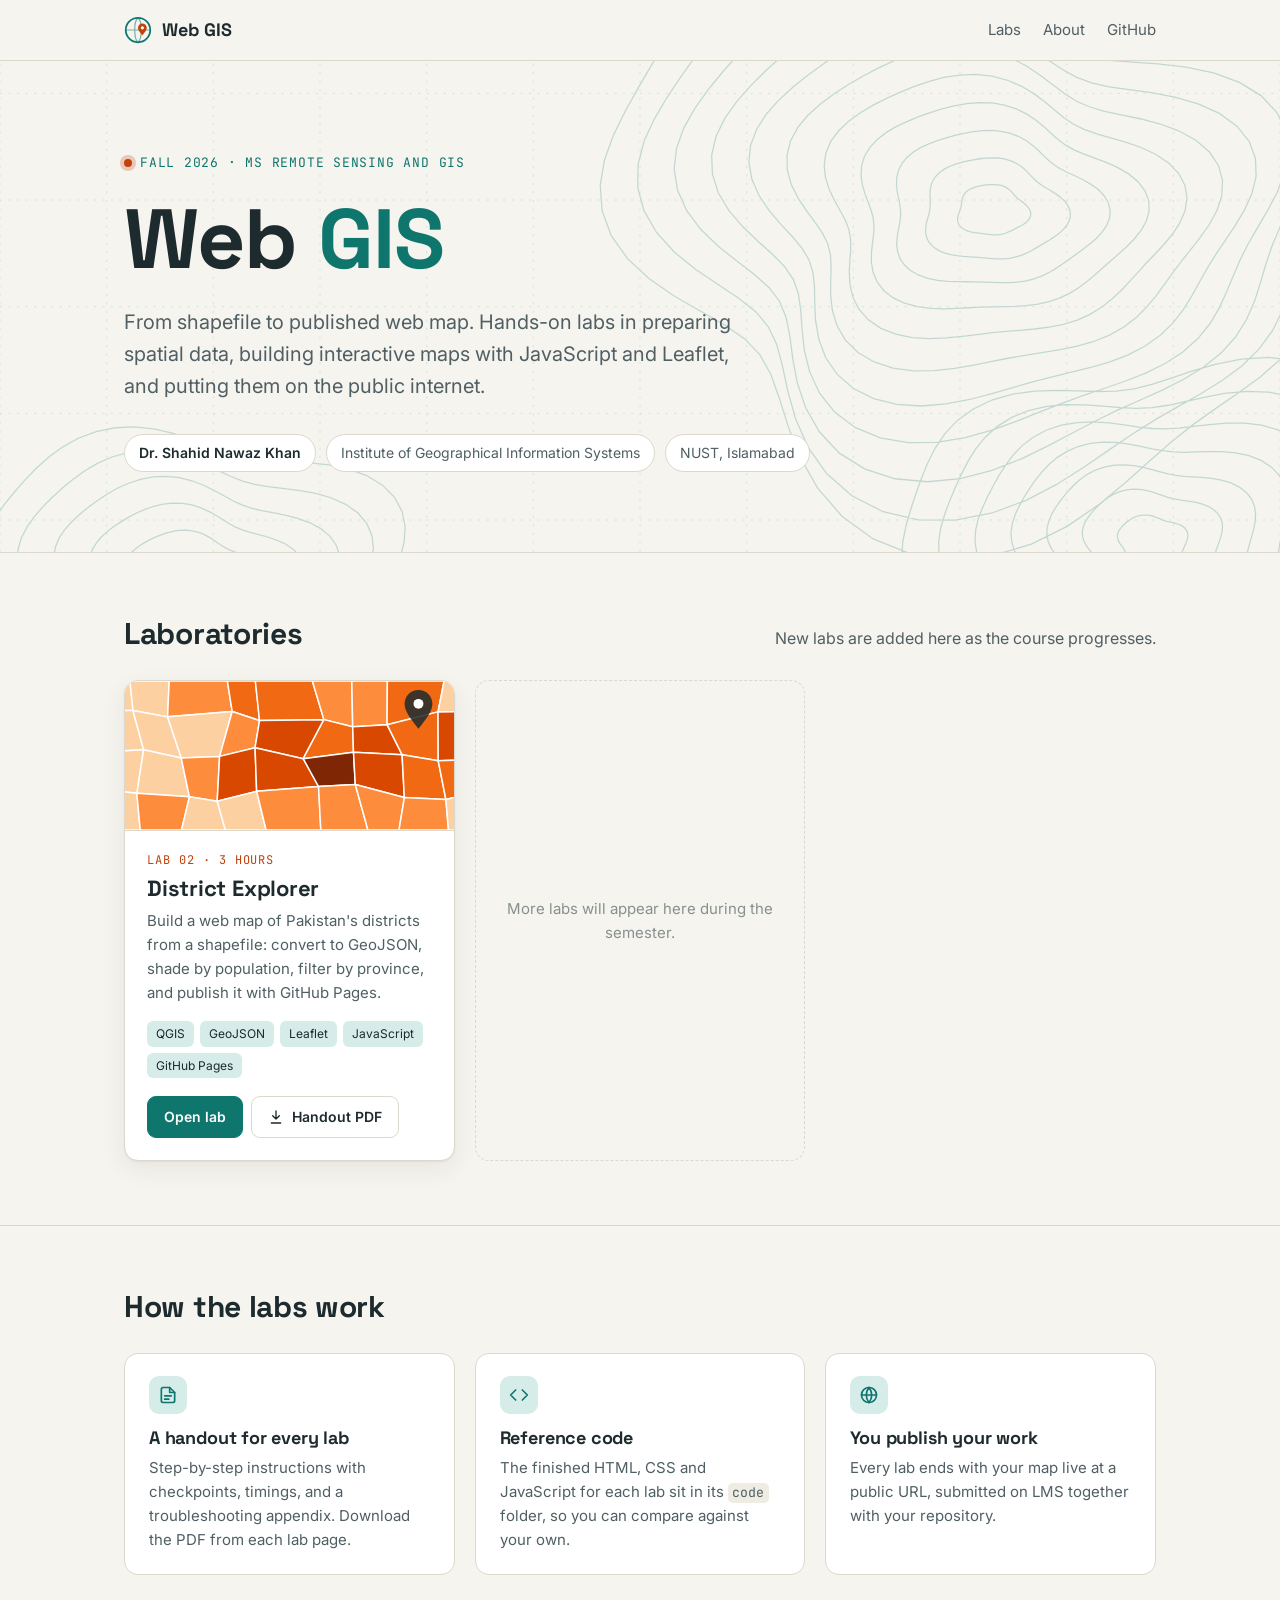
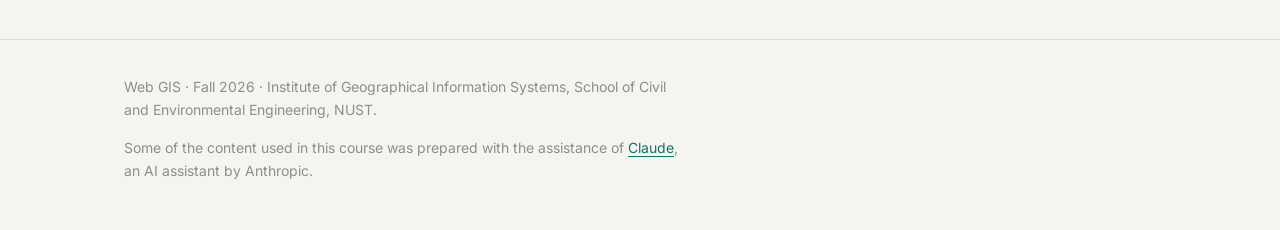
==== index.html @ b8f8c02f "Add course website, compiled Lab 2 handout PDF and site theme Home page and Lab 2 page share assets/" ====
<!DOCTYPE html>
<html lang="en">
<head>
  <meta charset="utf-8">
  <meta name="viewport" content="width=device-width, initial-scale=1">
  <title>Web GIS · Fall 2026</title>
  <meta name="description" content="Course materials for Web GIS, Fall 2026: MS Remote Sensing and GIS, Institute of Geographical Information Systems, NUST.">
  <link rel="icon" href="assets/favicon.svg" type="image/svg+xml">
  <link rel="preconnect" href="https://fonts.googleapis.com">
  <link rel="preconnect" href="https://fonts.gstatic.com" crossorigin>
  <link rel="stylesheet" href="https://fonts.googleapis.com/css2?family=Inter:wght@400;500;600&family=JetBrains+Mono:wght@400;500&family=Space+Grotesk:wght@500;700&display=swap">
  <link rel="stylesheet" href="assets/site.css">
</head>
<body>

  <header class="topbar">
    <div class="wrap">
      <a class="brand" href="./">
        <svg viewBox="0 0 32 32" aria-hidden="true"><circle cx="16" cy="16" r="14" fill="none" stroke="currentColor" stroke-width="2" style="color:var(--accent)"/><path d="M2 16h28M16 2c5 4 5 24 0 28M16 2c-5 4-5 24 0 28" fill="none" stroke="var(--accent)" stroke-width="1.4" opacity=".55"/><path d="M21 22c-3-3.5-5-6-5-8.5a5 5 0 0 1 10 0c0 2.5-2 5-5 8.5z" fill="var(--warm)"/><circle cx="21" cy="13.5" r="1.8" fill="#fff"/></svg>
        Web GIS
      </a>
      <nav class="nav">
        <a href="#labs">Labs</a>
        <a href="#about" class="hide-sm">About</a>
        <a href="https://github.com/shahidnawazkhan/Fall2026WebGIS">GitHub</a>
      </nav>
    </div>
  </header>

  <div class="hero">
    <svg class="hero-art" viewBox="0 0 1200 600" preserveAspectRatio="xMidYMid slice" aria-hidden="true"><path d="M0 0V600M100 0V600M200 0V600M300 0V600M400 0V600M500 0V600M600 0V600M700 0V600M800 0V600M900 0V600M1000 0V600M1100 0V600M1200 0V600M0 0H1200M0 100H1200M0 200H1200M0 300H1200M0 400H1200M0 500H1200M0 600H1200" fill="none" stroke="currentColor" stroke-width=".6" stroke-dasharray="2 6"/><path d="M965.8 210.0 L966.3 212.4 L966.2 214.7 L965.3 217.0 L963.8 219.1 L961.9 221.0 L959.6 222.7 L957.3 224.1 L954.8 225.4 L952.5 226.6 L950.2 227.8 L947.9 228.9 L945.5 229.9 L943.2 230.9 L940.7 231.7 L938.1 232.3 L935.4 232.6 L932.7 232.7 L930.0 232.6 L927.4 232.3 L924.8 232.0 L922.2 231.6 L919.5 231.3 L916.8 230.9 L914.0 230.5 L911.1 230.0 L908.2 229.3 L905.4 228.3 L902.8 226.9 L900.6 225.2 L899.0 223.2 L898.1 221.0 L897.7 218.7 L897.8 216.4 L898.3 214.1 L899.1 212.0 L899.8 210.0 L900.5 208.1 L901.0 206.2 L901.3 204.3 L901.6 202.3 L901.9 200.3 L902.3 198.2 L903.2 196.1 L904.4 194.1 L906.0 192.2 L908.1 190.6 L910.4 189.3 L913.1 188.3 L915.8 187.4 L918.6 186.8 L921.4 186.3 L924.3 185.9 L927.1 185.6 L930.0 185.5 L932.9 185.5 L935.8 185.8 L938.6 186.3 L941.2 187.2 L943.6 188.4 L945.7 189.8 L947.6 191.4 L949.1 193.1 L950.5 194.8 L951.9 196.4 L953.4 197.9 L955.0 199.3 L956.9 200.7 L958.9 202.2 L961.0 203.9 L962.9 205.7 L964.6 207.8Z M1003.1 210.0 L1003.5 214.8 L1002.4 219.5 L1000.0 223.9 L996.6 228.0 L992.5 231.6 L988.0 234.8 L983.5 237.7 L979.0 240.4 L974.6 243.0 L970.3 245.6 L965.9 248.0 L961.4 250.2 L956.5 252.1 L951.4 253.6 L946.1 254.6 L940.7 255.1 L935.3 255.2 L930.0 254.9 L924.7 254.5 L919.5 254.0 L914.2 253.6 L908.8 253.2 L903.1 252.8 L897.2 252.1 L891.1 251.1 L885.2 249.5 L879.8 247.2 L875.1 244.1 L871.5 240.3 L869.1 236.1 L867.9 231.5 L867.8 226.8 L868.4 222.2 L869.5 217.9 L870.7 213.8 L871.6 210.0 L872.0 206.2 L872.1 202.4 L872.0 198.5 L871.9 194.3 L872.1 190.0 L873.0 185.6 L874.8 181.4 L877.6 177.4 L881.2 173.9 L885.6 170.8 L890.6 168.3 L896.0 166.3 L901.5 164.7 L907.1 163.4 L912.7 162.3 L918.4 161.3 L924.2 160.7 L930.0 160.4 L935.8 160.6 L941.6 161.4 L947.0 163.0 L952.0 165.1 L956.5 167.9 L960.4 171.0 L963.7 174.3 L966.8 177.6 L969.7 180.6 L972.8 183.4 L976.3 186.0 L980.3 188.5 L984.8 191.1 L989.5 194.0 L994.1 197.3 L998.2 201.1 L1001.3 205.4Z M1040.8 210.0 L1040.2 217.1 L1037.4 224.0 L1033.0 230.4 L1027.5 236.3 L1021.3 241.5 L1015.0 246.4 L1008.8 250.9 L1002.8 255.2 L996.8 259.5 L990.7 263.6 L984.3 267.5 L977.5 270.9 L970.1 273.7 L962.3 275.7 L954.2 276.9 L946.1 277.5 L938.0 277.5 L930.0 277.2 L922.1 276.9 L914.1 276.7 L905.9 276.6 L897.3 276.5 L888.3 276.2 L879.1 275.3 L870.0 273.5 L861.4 270.5 L853.9 266.3 L847.9 261.0 L843.7 254.7 L841.4 247.9 L840.6 240.9 L841.2 234.0 L842.3 227.4 L843.5 221.3 L844.3 215.6 L844.3 210.0 L843.6 204.4 L842.5 198.6 L841.2 192.4 L840.4 185.9 L840.7 179.1 L842.2 172.5 L845.4 166.1 L850.0 160.3 L856.0 155.2 L863.0 150.9 L870.7 147.3 L878.8 144.3 L887.0 141.7 L895.3 139.4 L903.8 137.5 L912.4 135.9 L921.1 135.0 L930.0 134.8 L938.8 135.6 L947.3 137.5 L955.1 140.5 L962.2 144.4 L968.4 149.0 L973.8 153.8 L978.6 158.6 L983.2 163.0 L988.1 167.0 L993.6 170.5 L999.9 173.7 L1007.1 177.0 L1014.8 180.7 L1022.5 185.1 L1029.6 190.2 L1035.3 196.2 L1039.2 202.9Z M1077.3 210.0 L1074.8 219.4 L1069.9 228.3 L1063.4 236.5 L1056.0 244.0 L1048.4 250.9 L1040.9 257.4 L1033.7 263.8 L1026.6 270.0 L1019.3 276.2 L1011.6 282.0 L1003.1 287.3 L993.8 291.8 L983.7 295.3 L973.1 297.6 L962.2 299.0 L951.3 299.7 L940.6 299.9 L930.0 300.1 L919.3 300.4 L908.3 301.0 L896.9 301.6 L884.8 302.0 L872.4 301.6 L859.9 300.0 L848.0 296.7 L837.4 291.8 L828.7 285.0 L822.4 276.9 L818.5 267.8 L816.9 258.4 L817.0 249.0 L818.0 240.2 L819.0 232.0 L819.4 224.4 L818.7 217.2 L816.8 210.0 L814.1 202.5 L811.0 194.5 L808.5 185.9 L807.2 176.9 L807.8 167.8 L810.5 158.9 L815.5 150.6 L822.5 143.2 L831.0 136.6 L840.6 131.0 L850.8 126.2 L861.3 121.9 L872.1 118.1 L883.1 114.6 L894.5 111.8 L906.1 109.6 L918.0 108.6 L930.0 109.0 L941.7 111.0 L952.7 114.6 L962.7 119.5 L971.6 125.4 L979.2 131.8 L986.1 138.1 L992.5 143.8 L999.3 148.8 L1006.9 153.0 L1015.7 156.8 L1025.6 160.4 L1036.5 164.4 L1047.6 169.4 L1058.1 175.5 L1066.9 182.8 L1073.4 191.3 L1076.9 200.5Z M1111.0 210.0 L1106.1 221.4 L1099.1 232.1 L1090.9 241.9 L1082.4 251.1 L1074.1 259.8 L1066.3 268.3 L1058.6 276.7 L1050.8 285.1 L1042.2 293.1 L1032.7 300.6 L1021.9 307.2 L1009.9 312.5 L997.0 316.5 L983.6 319.2 L970.1 320.9 L956.7 322.1 L943.4 323.1 L930.0 324.4 L916.3 326.1 L902.0 327.8 L886.8 329.3 L871.1 329.9 L855.2 328.9 L839.8 325.8 L825.8 320.3 L814.1 312.3 L805.2 302.4 L799.6 291.1 L796.8 279.1 L796.2 267.2 L796.8 256.0 L797.6 245.7 L797.4 236.3 L795.8 227.5 L792.5 218.9 L787.7 210.0 L782.4 200.4 L777.4 190.1 L773.9 179.0 L772.7 167.6 L774.2 156.2 L778.7 145.3 L786.0 135.3 L795.4 126.3 L806.3 118.4 L818.2 111.3 L830.7 104.9 L843.5 99.0 L856.7 93.6 L870.5 88.9 L884.8 85.1 L899.7 82.8 L914.9 82.3 L930.0 83.9 L944.4 87.7 L957.8 93.4 L969.6 100.5 L980.0 108.3 L989.2 116.0 L997.8 123.1 L1006.5 129.0 L1016.3 133.8 L1027.5 137.8 L1040.3 141.4 L1054.5 145.4 L1069.2 150.5 L1083.3 157.1 L1095.6 165.3 L1105.1 175.2 L1110.9 186.4 L1112.8 198.2Z M1140.8 210.0 L1133.6 223.2 L1124.9 235.5 L1115.9 246.9 L1107.3 257.8 L1099.2 268.5 L1091.6 279.1 L1083.8 289.8 L1075.2 300.2 L1065.2 310.2 L1053.6 319.1 L1040.2 326.6 L1025.5 332.6 L1010.0 337.0 L994.0 340.3 L978.1 342.9 L962.2 345.4 L946.3 348.1 L930.0 351.3 L912.9 354.7 L894.8 357.9 L875.8 359.9 L856.3 360.1 L837.1 357.5 L819.5 351.8 L804.4 342.9 L792.6 331.3 L784.6 317.7 L780.3 303.1 L778.7 288.5 L778.8 274.7 L779.2 262.1 L778.5 250.9 L775.8 240.6 L770.9 230.8 L764.0 220.8 L756.0 210.0 L748.2 198.2 L741.8 185.4 L738.1 171.9 L737.8 158.2 L741.1 144.7 L747.8 132.1 L757.4 120.5 L769.1 110.0 L782.0 100.4 L795.8 91.5 L810.1 83.2 L825.1 75.4 L840.8 68.3 L857.4 62.3 L875.0 58.0 L893.4 56.1 L911.9 56.8 L930.0 60.3 L947.0 66.4 L962.3 74.4 L975.8 83.5 L987.7 92.5 L998.8 100.8 L1009.8 107.6 L1021.8 112.8 L1035.6 116.8 L1051.3 120.2 L1068.7 123.8 L1087.1 128.5 L1105.0 135.1 L1121.1 144.0 L1133.9 155.0 L1142.4 167.8 L1146.1 181.8 L1145.4 196.0Z M1166.4 210.0 L1157.5 224.7 L1148.2 238.5 L1139.4 251.6 L1131.6 264.3 L1124.4 277.1 L1117.2 290.1 L1109.2 302.9 L1099.5 315.4 L1087.7 326.8 L1073.6 336.8 L1057.7 345.1 L1040.5 351.7 L1022.5 357.0 L1004.4 361.4 L986.4 365.8 L968.2 370.5 L949.6 375.8 L930.0 381.6 L909.1 387.0 L886.9 391.2 L863.8 393.1 L840.8 391.6 L819.1 386.2 L800.1 376.7 L784.9 363.5 L774.0 347.7 L767.6 330.3 L764.6 312.8 L763.8 296.2 L763.6 281.2 L762.2 268.0 L758.5 256.2 L752.0 245.3 L742.9 234.4 L732.1 222.8 L721.1 210.0 L711.6 195.8 L704.9 180.6 L702.1 164.8 L703.6 149.0 L709.3 133.8 L718.4 119.5 L730.1 106.3 L743.5 94.1 L757.9 82.5 L773.1 71.5 L789.0 60.9 L806.0 51.0 L824.4 42.3 L844.3 35.6 L865.4 31.5 L887.3 30.7 L909.1 33.4 L930.0 39.4 L949.2 47.9 L966.2 57.8 L981.4 67.9 L995.3 77.2 L1008.9 84.7 L1023.4 90.1 L1039.8 93.9 L1058.5 96.6 L1079.3 99.4 L1101.4 103.5 L1123.3 109.8 L1143.2 118.8 L1159.6 130.7 L1171.1 145.0 L1177.0 161.0 L1177.6 177.7 L1173.6 194.2Z M1188.3 210.0 L1178.8 226.1 L1170.0 241.4 L1162.6 256.2 L1156.2 271.0 L1150.0 286.0 L1143.1 301.1 L1134.3 316.0 L1123.0 329.9 L1108.9 342.5 L1092.3 353.3 L1074.0 362.3 L1054.6 369.9 L1034.9 376.7 L1015.2 383.4 L995.3 390.6 L974.9 398.6 L953.3 407.2 L930.0 415.7 L904.9 422.8 L878.3 427.1 L851.3 427.5 L825.3 423.0 L802.0 413.4 L782.7 399.0 L768.3 381.1 L759.0 360.9 L754.0 340.4 L751.9 320.7 L750.7 303.0 L748.4 287.6 L743.7 274.4 L735.6 262.4 L724.2 250.8 L710.6 238.7 L696.4 225.1 L683.4 210.0 L673.5 193.4 L667.9 175.8 L667.2 157.8 L671.3 140.2 L679.5 123.5 L690.7 107.7 L703.9 92.7 L718.3 78.4 L733.6 64.5 L749.8 50.9 L767.3 37.9 L786.7 26.1 L808.2 16.4 L831.6 9.8 L856.5 6.9 L881.9 8.1 L906.8 13.3 L930.0 21.7 L951.0 32.0 L969.8 42.8 L986.9 52.7 L1003.5 60.5 L1020.7 65.9 L1039.9 69.0 L1061.6 70.8 L1085.9 72.4 L1111.8 75.3 L1137.8 80.8 L1162.0 89.7 L1182.2 102.1 L1197.0 117.8 L1205.5 135.7 L1207.6 154.9 L1204.5 174.2 L1197.4 192.7Z M1207.9 210.0 L1199.2 227.4 L1192.1 244.2 L1186.5 260.9 L1181.6 277.8 L1176.1 295.0 L1168.6 312.0 L1158.3 328.4 L1144.7 343.5 L1128.2 356.8 L1109.4 368.3 L1089.2 378.4 L1068.5 387.7 L1047.7 397.0 L1026.9 407.2 L1005.4 418.4 L982.5 430.5 L957.5 442.6 L930.0 453.4 L900.3 461.1 L869.5 464.1 L839.1 461.3 L811.0 452.3 L786.9 437.3 L768.3 417.5 L755.3 394.8 L747.4 371.2 L743.2 348.4 L740.5 327.8 L737.0 310.1 L730.9 295.1 L721.1 282.2 L707.5 270.0 L691.1 257.4 L673.6 243.5 L657.1 227.7 L643.8 210.0 L635.2 190.9 L632.0 171.1 L634.3 151.3 L641.2 132.1 L651.6 113.8 L664.1 96.3 L678.0 79.3 L692.8 62.6 L708.6 46.0 L725.9 29.8 L745.4 14.7 L767.7 1.7 L792.8 -8.0 L820.1 -13.6 L848.8 -14.4 L877.5 -10.6 L904.9 -2.9 L930.0 7.2 L952.7 18.1 L973.3 28.1 L993.0 35.9 L1013.2 40.7 L1035.3 42.7 L1060.2 43.0 L1088.0 42.8 L1118.0 44.1 L1148.4 48.3 L1177.0 56.5 L1201.5 69.2 L1220.0 86.0 L1231.4 105.9 L1235.6 127.6 L1233.5 149.8 L1226.8 171.2 L1217.6 191.4Z M1227.1 210.0 L1220.4 228.8 L1215.7 247.3 L1212.0 266.0 L1208.0 284.9 L1202.0 304.0 L1193.0 322.5 L1180.3 339.8 L1164.2 355.6 L1145.4 369.5 L1124.9 382.1 L1103.9 393.9 L1082.8 406.1 L1061.7 419.3 L1040.1 434.0 L1016.8 450.1 L991.0 466.4 L962.1 481.6 L930.0 493.4 L895.7 500.0 L861.0 499.9 L827.9 492.2 L798.7 477.3 L774.9 456.4 L757.4 431.4 L745.8 404.9 L738.5 379.0 L733.5 355.5 L728.2 335.4 L720.3 318.8 L708.5 304.7 L692.5 292.0 L673.2 279.2 L652.3 265.1 L632.3 248.9 L615.5 230.4 L603.7 210.0 L597.9 188.5 L598.2 166.7 L603.7 145.2 L613.1 124.6 L624.8 104.6 L637.9 85.1 L651.7 65.7 L666.5 46.2 L682.9 27.0 L701.8 8.6 L724.1 -7.8 L750.1 -20.9 L779.3 -29.5 L810.7 -32.8 L842.8 -31.0 L874.2 -24.6 L903.4 -15.2 L930.0 -4.8 L954.2 4.8 L977.2 11.9 L1000.4 15.5 L1025.4 15.8 L1053.5 13.9 L1084.9 11.2 L1119.0 10.1 L1154.0 12.3 L1187.4 19.3 L1216.7 31.8 L1239.6 49.4 L1254.6 71.2 L1261.3 95.6 L1260.8 120.8 L1254.8 145.5 L1245.7 168.8 L1235.9 190.2Z M1248.2 210.0 L1244.2 230.4 L1241.7 250.7 L1239.1 271.3 L1234.7 292.1 L1227.0 312.6 L1215.3 332.0 L1199.8 349.9 L1181.2 366.1 L1160.8 381.0 L1139.9 395.3 L1119.1 410.1 L1098.6 426.3 L1077.7 444.6 L1055.2 464.8 L1029.8 485.8 L1000.4 505.9 L966.9 522.6 L930.0 533.6 L891.4 537.0 L853.4 531.6 L818.7 517.7 L789.3 496.4 L766.4 469.9 L750.0 440.9 L738.9 412.2 L730.7 386.0 L722.7 363.6 L712.5 345.2 L698.2 330.2 L679.4 317.2 L656.9 304.3 L632.4 290.2 L608.6 273.8 L588.1 254.7 L572.9 233.1 L564.5 210.0 L562.7 186.2 L566.7 162.5 L575.0 139.5 L585.9 117.2 L598.1 95.3 L610.8 73.5 L624.2 51.4 L639.2 29.3 L657.0 7.8 L678.6 -11.9 L704.7 -28.3 L735.1 -40.1 L768.7 -46.3 L803.9 -46.7 L838.8 -42.1 L871.9 -34.0 L902.3 -24.5 L930.0 -16.0 L956.0 -10.2 L982.0 -8.3 L1009.7 -10.4 L1040.8 -15.4 L1075.6 -21.4 L1113.8 -25.8 L1153.6 -26.5 L1192.2 -21.5 L1226.9 -9.9 L1254.8 8.1 L1274.2 31.5 L1284.3 58.5 L1286.1 87.0 L1281.4 115.3 L1272.9 141.9 L1263.2 166.5 L1254.5 189.0Z M1112.5 520.0 L1111.7 522.1 L1110.8 524.0 L1109.9 525.9 L1109.1 527.8 L1108.2 529.7 L1107.1 531.6 L1105.9 533.4 L1104.4 535.2 L1102.6 536.7 L1100.5 538.1 L1098.2 539.3 L1095.8 540.3 L1093.3 541.2 L1090.8 542.0 L1088.2 542.7 L1085.6 543.5 L1082.9 544.3 L1080.0 544.9 L1077.0 545.5 L1073.9 545.8 L1070.7 545.7 L1067.7 545.1 L1064.8 544.1 L1062.3 542.7 L1060.3 540.9 L1058.7 538.8 L1057.5 536.7 L1056.7 534.5 L1056.0 532.5 L1055.3 530.6 L1054.5 528.8 L1053.6 527.1 L1052.4 525.5 L1051.1 523.8 L1049.9 522.0 L1048.8 520.0 L1048.0 517.9 L1047.6 515.8 L1047.7 513.6 L1048.3 511.5 L1049.3 509.4 L1050.7 507.5 L1052.3 505.6 L1054.1 503.9 L1056.0 502.2 L1058.1 500.7 L1060.3 499.2 L1062.7 497.8 L1065.3 496.7 L1068.1 495.8 L1071.1 495.3 L1074.1 495.3 L1077.1 495.5 L1080.0 496.2 L1082.7 497.0 L1085.2 498.0 L1087.6 499.0 L1089.9 499.9 L1092.1 500.7 L1094.5 501.4 L1097.1 501.9 L1099.8 502.5 L1102.6 503.3 L1105.4 504.2 L1108.0 505.5 L1110.2 507.1 L1111.9 509.0 L1113.1 511.1 L1113.6 513.3 L1113.6 515.6 L1113.2 517.8Z M1143.1 520.0 L1141.7 524.0 L1140.3 527.9 L1139.0 531.7 L1137.6 535.5 L1136.1 539.4 L1134.1 543.1 L1131.6 546.7 L1128.4 550.1 L1124.7 553.1 L1120.6 555.8 L1116.1 558.1 L1111.4 560.2 L1106.6 562.2 L1101.7 564.2 L1096.7 566.1 L1091.5 568.2 L1085.9 570.1 L1080.0 571.7 L1073.8 572.8 L1067.3 573.2 L1061.0 572.5 L1055.0 570.9 L1049.6 568.3 L1045.1 564.8 L1041.5 560.7 L1038.8 556.4 L1036.7 552.0 L1035.1 547.9 L1033.5 544.1 L1031.7 540.6 L1029.5 537.4 L1026.9 534.3 L1024.0 531.1 L1021.1 527.7 L1018.4 524.0 L1016.3 520.0 L1015.0 515.8 L1014.6 511.5 L1015.3 507.2 L1016.8 503.0 L1019.1 498.9 L1021.8 495.1 L1024.9 491.4 L1028.3 487.9 L1031.9 484.4 L1035.9 481.1 L1040.3 478.0 L1045.2 475.3 L1050.5 473.2 L1056.3 471.8 L1062.3 471.1 L1068.4 471.3 L1074.4 472.2 L1080.0 473.7 L1085.3 475.4 L1090.2 477.1 L1094.9 478.7 L1099.7 480.0 L1104.6 480.9 L1109.9 481.7 L1115.5 482.5 L1121.3 483.5 L1127.2 485.0 L1132.8 487.2 L1137.6 490.1 L1141.5 493.7 L1144.3 497.8 L1145.8 502.3 L1146.1 506.9 L1145.6 511.4 L1144.5 515.8Z M1172.1 520.0 L1170.5 525.9 L1169.1 531.6 L1167.6 537.4 L1166.0 543.2 L1163.7 548.9 L1160.7 554.5 L1156.7 559.8 L1151.8 564.6 L1146.1 569.0 L1139.9 572.9 L1133.4 576.5 L1126.7 580.0 L1120.0 583.5 L1113.0 587.1 L1105.6 590.8 L1097.7 594.5 L1089.2 597.8 L1080.0 600.4 L1070.3 601.8 L1060.6 601.6 L1051.1 599.8 L1042.5 596.4 L1035.0 591.5 L1028.9 585.6 L1024.2 579.1 L1020.5 572.5 L1017.5 566.3 L1014.8 560.6 L1011.7 555.4 L1008.1 550.8 L1003.7 546.3 L998.9 541.9 L993.9 537.1 L989.2 531.9 L985.3 526.1 L982.6 520.0 L981.4 513.6 L981.7 507.2 L983.3 500.8 L985.9 494.6 L989.4 488.7 L993.3 482.9 L997.7 477.3 L1002.4 471.8 L1007.6 466.4 L1013.5 461.3 L1020.1 456.7 L1027.7 452.9 L1036.0 450.1 L1044.9 448.5 L1054.0 448.2 L1063.1 449.0 L1071.8 450.6 L1080.0 452.8 L1087.7 454.9 L1095.0 456.8 L1102.3 458.2 L1109.9 459.1 L1118.0 459.6 L1126.7 460.1 L1135.8 460.9 L1145.1 462.5 L1154.0 465.2 L1161.9 469.1 L1168.4 474.1 L1173.2 480.2 L1176.0 486.8 L1177.1 493.8 L1176.8 500.8 L1175.6 507.5 L1173.9 513.9Z M1200.3 520.0 L1198.9 527.7 L1197.7 535.4 L1196.3 543.1 L1194.2 550.8 L1191.0 558.3 L1186.6 565.6 L1180.9 572.3 L1174.1 578.5 L1166.6 584.1 L1158.6 589.4 L1150.5 594.6 L1142.3 599.9 L1133.9 605.5 L1124.9 611.4 L1115.2 617.4 L1104.5 622.9 L1092.7 627.5 L1080.0 630.6 L1066.8 631.6 L1053.8 630.2 L1041.5 626.4 L1030.7 620.4 L1021.5 612.9 L1014.2 604.4 L1008.5 595.7 L1003.7 587.3 L999.3 579.8 L994.7 573.0 L989.3 567.1 L983.0 561.5 L975.9 556.0 L968.5 550.1 L961.4 543.5 L955.4 536.3 L950.9 528.4 L948.4 520.0 L947.8 511.4 L949.1 502.9 L951.9 494.6 L955.7 486.5 L960.1 478.6 L965.0 470.8 L970.3 463.1 L976.3 455.5 L983.1 448.2 L991.0 441.5 L1000.3 435.6 L1010.7 431.1 L1022.2 428.2 L1034.3 427.0 L1046.5 427.3 L1058.3 428.8 L1069.5 430.9 L1080.0 433.2 L1090.0 435.0 L1100.0 436.1 L1110.2 436.5 L1121.2 436.2 L1133.0 435.9 L1145.5 435.9 L1158.4 437.1 L1170.9 439.7 L1182.4 444.1 L1192.0 450.4 L1199.3 458.1 L1204.1 466.9 L1206.4 476.4 L1206.6 485.9 L1205.6 495.1 L1203.8 503.8 L1201.9 512.1Z M1228.5 520.0 L1227.8 529.6 L1226.8 539.2 L1225.1 548.8 L1222.1 558.3 L1217.5 567.5 L1211.3 576.2 L1203.7 584.2 L1195.2 591.6 L1186.2 598.7 L1177.1 605.7 L1167.9 613.0 L1158.6 620.8 L1148.7 629.1 L1137.8 637.7 L1125.6 646.0 L1111.7 653.2 L1096.4 658.5 L1080.0 661.3 L1063.4 660.9 L1047.3 657.3 L1032.7 650.8 L1020.1 642.0 L1009.6 631.8 L1001.2 621.1 L994.2 610.8 L987.7 601.5 L981.1 593.3 L973.6 586.1 L964.9 579.7 L955.3 573.3 L945.1 566.6 L935.3 559.0 L926.7 550.4 L920.0 540.9 L915.7 530.6 L914.0 520.0 L914.7 509.3 L917.2 498.7 L921.1 488.5 L925.7 478.4 L930.8 468.5 L936.3 458.6 L942.6 448.7 L949.8 439.1 L958.6 430.0 L969.0 422.1 L981.3 415.6 L995.1 411.0 L1009.8 408.6 L1025.0 408.0 L1039.8 409.0 L1054.0 410.8 L1067.3 412.8 L1080.0 414.2 L1092.4 414.6 L1105.3 413.9 L1118.9 412.3 L1133.8 410.5 L1149.8 409.1 L1166.5 409.1 L1183.0 411.1 L1198.3 415.5 L1211.6 422.5 L1222.0 431.7 L1229.2 442.6 L1233.3 454.5 L1234.6 466.6 L1234.1 478.4 L1232.6 489.7 L1230.9 500.3 L1229.5 510.3Z M1257.7 520.0 L1257.5 531.5 L1256.5 543.0 L1253.8 554.5 L1249.3 565.7 L1242.8 576.2 L1234.7 586.2 L1225.4 595.4 L1215.6 604.3 L1205.8 613.1 L1196.1 622.5 L1186.4 632.5 L1176.2 643.4 L1164.9 654.8 L1151.8 666.1 L1136.6 676.4 L1119.2 684.5 L1100.0 689.6 L1080.0 690.8 L1060.2 688.0 L1041.6 681.5 L1025.1 671.9 L1011.0 660.3 L999.4 648.0 L989.6 636.0 L980.6 625.2 L971.5 615.8 L961.5 607.8 L950.1 600.7 L937.5 593.9 L924.2 586.6 L911.2 578.3 L899.5 568.7 L890.0 557.7 L883.6 545.7 L880.3 532.9 L880.0 520.0 L882.0 507.2 L885.7 494.6 L890.2 482.3 L895.3 470.2 L900.7 458.1 L906.9 446.0 L914.2 434.0 L923.4 422.6 L934.7 412.4 L948.4 403.8 L964.1 397.4 L981.4 393.5 L999.3 391.8 L1017.1 392.0 L1034.2 393.3 L1050.2 394.7 L1065.3 395.3 L1080.0 394.6 L1095.1 392.4 L1111.2 388.9 L1128.9 384.9 L1148.1 381.3 L1168.5 379.4 L1189.1 380.0 L1208.7 383.8 L1226.1 391.0 L1240.3 401.3 L1250.6 413.9 L1257.1 428.1 L1260.2 442.9 L1260.9 457.5 L1260.1 471.4 L1259.0 484.5 L1258.1 496.7 L1257.7 508.5Z M1288.4 520.0 L1288.3 533.5 L1286.3 547.0 L1282.1 560.1 L1275.5 572.7 L1266.9 584.5 L1256.9 595.7 L1246.4 606.3 L1236.1 617.0 L1226.2 628.3 L1216.5 640.5 L1206.6 654.0 L1195.6 668.3 L1182.5 682.8 L1166.6 696.3 L1147.9 707.7 L1126.5 715.5 L1103.5 718.9 L1080.0 717.5 L1057.4 711.4 L1036.8 701.5 L1018.9 689.0 L1003.6 675.4 L990.5 662.1 L978.6 650.1 L966.7 639.8 L953.9 631.4 L939.4 624.1 L923.4 617.3 L906.5 610.0 L889.7 601.4 L874.4 591.0 L861.7 578.9 L852.5 565.2 L847.1 550.4 L845.3 535.2 L846.4 520.0 L849.5 505.1 L853.7 490.4 L858.4 476.0 L863.6 461.6 L869.4 447.2 L876.5 433.0 L885.7 419.2 L897.6 406.6 L912.4 395.9 L929.9 387.5 L949.5 382.0 L970.2 379.1 L990.8 378.4 L1010.7 378.9 L1029.2 379.5 L1046.5 379.1 L1063.1 377.1 L1080.0 372.9 L1098.1 367.0 L1118.0 360.2 L1140.1 353.8 L1164.0 349.1 L1188.6 347.5 L1212.6 349.9 L1234.5 356.5 L1253.0 367.3 L1267.2 381.4 L1276.9 397.6 L1282.5 415.0 L1285.0 432.3 L1285.7 449.0 L1285.6 464.6 L1285.8 479.2 L1286.5 493.0 L1287.6 506.5Z M215.9 560.0 L215.3 562.3 L214.2 564.5 L212.8 566.5 L211.1 568.4 L209.4 570.2 L207.7 571.9 L206.0 573.5 L204.3 575.1 L202.5 576.6 L200.5 578.1 L198.4 579.4 L196.0 580.5 L193.5 581.4 L190.8 582.0 L188.1 582.4 L185.4 582.7 L182.7 582.8 L180.0 582.9 L177.3 582.9 L174.5 583.0 L171.6 583.1 L168.7 583.1 L165.6 582.8 L162.7 582.3 L159.8 581.3 L157.3 580.0 L155.2 578.4 L153.6 576.4 L152.6 574.2 L152.0 572.0 L151.8 569.7 L151.8 567.6 L151.8 565.6 L151.7 563.7 L151.4 561.9 L150.9 560.0 L150.3 558.1 L149.7 556.0 L149.3 553.9 L149.2 551.7 L149.6 549.5 L150.4 547.3 L151.7 545.3 L153.5 543.5 L155.6 541.9 L157.9 540.5 L160.4 539.3 L163.0 538.2 L165.7 537.2 L168.4 536.4 L171.2 535.6 L174.1 535.1 L177.0 534.9 L180.0 535.0 L182.9 535.4 L185.7 536.3 L188.2 537.4 L190.5 538.7 L192.5 540.1 L194.4 541.6 L196.2 542.9 L198.0 544.1 L200.0 545.2 L202.2 546.2 L204.6 547.3 L207.1 548.4 L209.6 549.8 L211.9 551.4 L213.8 553.3 L215.1 555.4 L215.8 557.7Z M250.7 560.0 L248.9 564.5 L246.5 568.7 L243.6 572.6 L240.6 576.3 L237.6 579.9 L234.7 583.4 L231.7 586.8 L228.6 590.2 L225.1 593.4 L221.2 596.4 L216.8 599.0 L212.0 601.1 L206.9 602.7 L201.6 603.9 L196.2 604.7 L190.8 605.3 L185.4 605.8 L180.0 606.4 L174.5 606.9 L168.7 607.5 L162.7 607.8 L156.5 607.8 L150.4 607.1 L144.5 605.6 L139.1 603.3 L134.6 600.1 L131.1 596.2 L128.6 591.9 L127.2 587.4 L126.5 582.9 L126.2 578.6 L126.0 574.6 L125.5 570.8 L124.6 567.2 L123.2 563.7 L121.5 560.0 L119.7 556.1 L118.2 551.9 L117.3 547.5 L117.2 543.1 L118.2 538.7 L120.3 534.5 L123.2 530.6 L127.0 527.0 L131.2 523.9 L135.9 521.0 L140.7 518.4 L145.8 516.1 L151.0 513.9 L156.4 512.1 L162.1 510.6 L168.0 509.7 L174.0 509.5 L180.0 510.1 L185.7 511.4 L191.1 513.4 L195.9 516.0 L200.3 518.7 L204.2 521.5 L208.0 524.1 L211.8 526.3 L215.9 528.3 L220.5 530.0 L225.5 531.7 L230.8 533.6 L236.2 536.0 L241.2 538.9 L245.6 542.3 L248.8 546.3 L250.8 550.8 L251.3 555.4Z M283.3 560.0 L280.2 566.5 L276.5 572.6 L272.6 578.4 L268.7 583.9 L265.0 589.4 L261.3 594.8 L257.4 600.1 L252.9 605.3 L247.8 610.2 L241.9 614.6 L235.2 618.4 L227.9 621.4 L220.1 623.7 L212.2 625.5 L204.2 627.0 L196.3 628.4 L188.2 629.8 L180.0 631.3 L171.4 632.8 L162.4 634.0 L153.0 634.6 L143.5 634.2 L134.3 632.6 L125.8 629.5 L118.5 625.1 L112.7 619.4 L108.5 613.0 L105.8 606.1 L104.4 599.2 L103.6 592.7 L103.0 586.6 L101.9 581.1 L100.1 575.9 L97.5 570.8 L94.3 565.6 L90.8 560.0 L87.6 554.0 L85.2 547.6 L84.1 541.0 L84.5 534.3 L86.6 527.7 L90.2 521.6 L95.0 515.9 L100.7 510.7 L107.0 505.9 L113.7 501.5 L120.7 497.3 L128.1 493.4 L135.9 490.0 L144.2 487.1 L152.9 485.0 L161.9 484.1 L171.1 484.4 L180.0 485.9 L188.4 488.6 L196.2 492.1 L203.1 496.0 L209.5 500.0 L215.4 503.7 L221.4 506.9 L227.8 509.4 L234.8 511.6 L242.6 513.7 L250.9 515.9 L259.4 518.8 L267.6 522.5 L274.7 527.3 L280.3 532.9 L284.0 539.4 L285.6 546.2 L285.3 553.2Z M313.2 560.0 L308.9 568.4 L304.3 576.2 L300.0 583.8 L295.9 591.2 L291.9 598.7 L287.8 606.1 L283.0 613.4 L277.2 620.4 L270.3 626.9 L262.2 632.5 L253.1 637.3 L243.3 641.2 L233.1 644.4 L222.8 647.1 L212.5 649.8 L202.0 652.6 L191.3 655.5 L180.0 658.4 L168.1 661.1 L155.5 662.9 L142.6 663.3 L129.9 662.0 L117.9 658.6 L107.4 653.2 L98.8 645.9 L92.4 637.3 L88.1 628.0 L85.6 618.7 L84.1 609.7 L82.8 601.6 L81.1 594.2 L78.3 587.4 L74.3 581.0 L69.2 574.5 L63.7 567.5 L58.3 560.0 L53.9 551.8 L51.1 543.2 L50.4 534.3 L51.9 525.5 L55.4 517.0 L60.7 509.0 L67.3 501.6 L74.8 494.6 L82.8 488.0 L91.4 481.7 L100.4 475.8 L110.0 470.2 L120.5 465.5 L131.7 461.8 L143.7 459.6 L156.0 459.1 L168.2 460.3 L180.0 463.2 L190.9 467.4 L200.9 472.3 L209.9 477.3 L218.4 481.9 L226.7 485.8 L235.5 488.8 L245.1 491.1 L255.8 493.1 L267.3 495.4 L279.1 498.4 L290.7 502.6 L301.0 508.3 L309.4 515.3 L315.2 523.6 L318.2 532.6 L318.5 541.9 L316.6 551.1Z M340.3 560.0 L335.3 570.1 L330.7 579.7 L326.6 589.1 L322.8 598.5 L318.9 608.0 L314.2 617.4 L308.4 626.6 L301.0 635.2 L292.0 643.0 L281.6 649.7 L270.2 655.4 L258.2 660.4 L246.0 664.8 L233.6 669.2 L221.1 673.8 L208.2 678.6 L194.6 683.6 L180.0 688.3 L164.4 691.9 L148.1 693.9 L131.7 693.5 L116.0 690.2 L101.8 684.2 L90.0 675.5 L80.8 664.9 L74.4 653.2 L70.3 641.2 L67.7 629.8 L65.5 619.4 L62.9 610.1 L58.9 601.8 L53.4 594.1 L46.4 586.5 L38.5 578.5 L30.6 569.7 L23.8 560.0 L18.9 549.6 L16.5 538.6 L16.9 527.6 L20.0 516.9 L25.3 506.6 L32.2 496.8 L40.3 487.5 L49.1 478.7 L58.5 470.0 L68.6 461.7 L79.6 453.8 L91.7 446.7 L105.0 440.9 L119.5 436.9 L134.8 435.1 L150.4 435.6 L165.6 438.3 L180.0 442.7 L193.2 448.2 L205.2 453.9 L216.5 459.2 L227.4 463.5 L238.8 466.6 L251.2 468.7 L264.8 470.3 L279.6 472.1 L295.1 474.8 L310.2 479.1 L324.1 485.3 L335.6 493.5 L343.9 503.4 L348.7 514.5 L350.1 526.2 L348.5 538.0 L345.0 549.3Z M365.3 560.0 L360.6 571.7 L356.6 583.1 L353.2 594.4 L349.8 605.8 L345.8 617.3 L340.3 628.6 L333.0 639.4 L323.7 649.3 L312.5 658.1 L300.0 665.9 L286.6 672.8 L272.9 679.2 L259.1 685.6 L245.1 692.4 L230.5 699.7 L215.1 707.3 L198.3 714.6 L180.0 720.8 L160.5 725.0 L140.5 726.1 L120.8 723.7 L102.6 717.5 L86.9 707.8 L74.4 695.5 L65.2 681.4 L59.0 666.9 L54.7 652.8 L51.2 640.0 L47.4 628.8 L42.0 619.0 L34.8 610.2 L25.6 601.6 L15.3 592.7 L4.7 582.9 L-4.9 572.0 L-12.3 560.0 L-16.7 547.3 L-17.7 534.2 L-15.6 521.2 L-10.7 508.6 L-3.7 496.5 L4.5 484.9 L13.6 473.7 L23.3 462.6 L33.8 451.7 L45.5 441.2 L58.6 431.6 L73.4 423.3 L90.0 417.1 L108.0 413.5 L126.7 412.7 L145.4 414.7 L163.3 418.9 L180.0 424.5 L195.3 430.6 L209.5 436.1 L223.2 440.5 L237.4 443.3 L252.6 444.7 L269.3 445.4 L287.6 446.2 L306.8 448.1 L325.9 451.9 L343.6 458.3 L358.6 467.3 L369.9 478.8 L377.0 492.0 L379.8 506.1 L378.9 520.5 L375.4 534.5 L370.6 547.7Z" fill="none" stroke="currentColor" stroke-width="1.2"/></svg>
    <div class="wrap">
      <div class="eyebrow">Fall 2026 · MS Remote Sensing and GIS</div>
      <h1>Web <span>GIS</span></h1>
      <p class="lede">
        From shapefile to published web map. Hands-on labs in preparing
        spatial data, building interactive maps with JavaScript and Leaflet,
        and putting them on the public internet.
      </p>
      <div class="meta-row">
        <span class="chip"><strong>Dr. Shahid Nawaz Khan</strong></span>
        <span class="chip">Institute of Geographical Information Systems</span>
        <span class="chip">NUST, Islamabad</span>
      </div>
    </div>
  </div>

  <main>
    <section id="labs">
      <div class="wrap">
        <div class="section-head">
          <h2>Laboratories</h2>
          <p>New labs are added here as the course progresses.</p>
        </div>

        <div class="labs">
          <article class="lab-card">
            <div class="lab-thumb"><svg viewBox="0 0 400 150" preserveAspectRatio="xMidYMid slice" aria-hidden="true"><g stroke="#ffffff" stroke-width="1.5" stroke-linejoin="round"><path d="M0.0 0.0 L39.5 0.0 L42.6 29.8 L0.0 29.2Z" fill="#fdd0a2"/><path d="M39.5 0.0 L79.1 0.0 L77.4 36.1 L42.6 29.8Z" fill="#fdd0a2"/><path d="M79.1 0.0 L137.6 0.0 L142.5 30.7 L77.4 36.1Z" fill="#fd8d3c"/><path d="M137.6 0.0 L165.8 0.0 L170.0 39.8 L142.5 30.7Z" fill="#f16913"/><path d="M165.8 0.0 L223.2 0.0 L234.8 38.9 L170.0 39.8Z" fill="#f16913"/><path d="M223.2 0.0 L262.9 0.0 L263.8 46.1 L234.8 38.9Z" fill="#fd8d3c"/><path d="M262.9 0.0 L298.7 0.0 L298.4 44.0 L263.8 46.1Z" fill="#fd8d3c"/><path d="M298.7 0.0 L355.8 0.0 L349.7 31.1 L298.4 44.0Z" fill="#f16913"/><path d="M355.8 0.0 L400.0 0.0 L400.0 30.6 L349.7 31.1Z" fill="#fdd0a2"/><path d="M0.0 29.2 L42.6 29.8 L53.3 69.3 L0.0 71.6Z" fill="#fdd0a2"/><path d="M42.6 29.8 L77.4 36.1 L91.2 77.5 L53.3 69.3Z" fill="#fdd0a2"/><path d="M77.4 36.1 L142.5 30.7 L129.8 75.9 L91.2 77.5Z" fill="#fdd0a2"/><path d="M142.5 30.7 L170.0 39.8 L165.5 67.1 L129.8 75.9Z" fill="#fd8d3c"/><path d="M170.0 39.8 L234.8 38.9 L214.0 78.2 L165.5 67.1Z" fill="#d94801"/><path d="M234.8 38.9 L263.8 46.1 L264.6 71.7 L214.0 78.2Z" fill="#f16913"/><path d="M263.8 46.1 L298.4 44.0 L313.5 74.2 L264.6 71.7Z" fill="#d94801"/><path d="M298.4 44.0 L349.7 31.1 L349.9 80.3 L313.5 74.2Z" fill="#f16913"/><path d="M349.7 31.1 L400.0 30.6 L400.0 78.6 L349.9 80.3Z" fill="#d94801"/><path d="M0.0 71.6 L53.3 69.3 L46.5 113.0 L0.0 107.9Z" fill="#fdd0a2"/><path d="M53.3 69.3 L91.2 77.5 L99.4 116.6 L46.5 113.0Z" fill="#fdd0a2"/><path d="M91.2 77.5 L129.8 75.9 L127.4 121.1 L99.4 116.6Z" fill="#fd8d3c"/><path d="M129.8 75.9 L165.5 67.1 L167.1 111.0 L127.4 121.1Z" fill="#d94801"/><path d="M165.5 67.1 L214.0 78.2 L229.4 106.2 L167.1 111.0Z" fill="#d94801"/><path d="M214.0 78.2 L264.6 71.7 L266.4 104.2 L229.4 106.2Z" fill="#7f2704"/><path d="M264.6 71.7 L313.5 74.2 L315.8 117.3 L266.4 104.2Z" fill="#d94801"/><path d="M313.5 74.2 L349.9 80.3 L357.6 119.3 L315.8 117.3Z" fill="#f16913"/><path d="M349.9 80.3 L400.0 78.6 L400.0 109.1 L357.6 119.3Z" fill="#f16913"/><path d="M0.0 107.9 L46.5 113.0 L49.9 150.0 L0.0 150.0Z" fill="#fdd0a2"/><path d="M46.5 113.0 L99.4 116.6 L91.5 150.0 L49.9 150.0Z" fill="#fd8d3c"/><path d="M99.4 116.6 L127.4 121.1 L135.6 150.0 L91.5 150.0Z" fill="#fdd0a2"/><path d="M127.4 121.1 L167.1 111.0 L176.6 150.0 L135.6 150.0Z" fill="#fdd0a2"/><path d="M167.1 111.0 L229.4 106.2 L231.7 150.0 L176.6 150.0Z" fill="#fd8d3c"/><path d="M229.4 106.2 L266.4 104.2 L279.1 150.0 L231.7 150.0Z" fill="#fd8d3c"/><path d="M266.4 104.2 L315.8 117.3 L310.4 150.0 L279.1 150.0Z" fill="#fd8d3c"/><path d="M315.8 117.3 L357.6 119.3 L360.2 150.0 L310.4 150.0Z" fill="#fd8d3c"/><path d="M357.6 119.3 L400.0 109.1 L400.0 150.0 L360.2 150.0Z" fill="#fdd0a2"/></g><g transform="translate(330 22)"><path d="M0 26c-9-11-14-18-14-25a14 14 0 0 1 28 0c0 7-5 14-14 25z" fill="#1d2a2e" opacity=".85"/><circle cx="0" cy="1" r="5" fill="#fff"/></g></svg></div>
            <div class="lab-body">
              <div class="lab-num">Lab 02 · 3 hours</div>
              <h3><a href="Lab2/">District Explorer</a></h3>
              <p>
                Build a web map of Pakistan's districts from a shapefile:
                convert to GeoJSON, shade by population, filter by province,
                and publish it with GitHub Pages.
              </p>
              <div class="tags">
                <span class="tag">QGIS</span>
                <span class="tag">GeoJSON</span>
                <span class="tag">Leaflet</span>
                <span class="tag">JavaScript</span>
                <span class="tag">GitHub Pages</span>
              </div>
              <div class="lab-links">
                <a class="btn primary" href="Lab2/">Open lab</a>
                <a class="btn" href="Lab2/Lab2_District_Explorer.pdf">
                  <svg viewBox="0 0 24 24" fill="none" stroke="currentColor" stroke-width="2" stroke-linecap="round" stroke-linejoin="round" aria-hidden="true"><path d="M12 3v12m0 0l-5-5m5 5l5-5M5 21h14"/></svg>
                  Handout PDF
                </a>
              </div>
            </div>
          </article>

          <div class="lab-card upcoming">
            <p>More labs will appear here during the semester.</p>
          </div>
        </div>
      </div>
    </section>

    <section id="about">
      <div class="wrap">
        <div class="section-head">
          <h2>How the labs work</h2>
        </div>
        <div class="grid-3">
          <div class="panel">
            <div class="icon-dot">
              <svg viewBox="0 0 24 24" fill="none" stroke="currentColor" stroke-width="2" stroke-linecap="round" stroke-linejoin="round" aria-hidden="true"><path d="M14 3H6a2 2 0 0 0-2 2v14a2 2 0 0 0 2 2h12a2 2 0 0 0 2-2V9z"/><path d="M14 3v6h6M8 13h8M8 17h5"/></svg>
            </div>
            <h3>A handout for every lab</h3>
            <p>Step-by-step instructions with checkpoints, timings, and a troubleshooting appendix. Download the PDF from each lab page.</p>
          </div>
          <div class="panel">
            <div class="icon-dot">
              <svg viewBox="0 0 24 24" fill="none" stroke="currentColor" stroke-width="2" stroke-linecap="round" stroke-linejoin="round" aria-hidden="true"><path d="M16 18l6-6-6-6M8 6l-6 6 6 6"/></svg>
            </div>
            <h3>Reference code</h3>
            <p>The finished HTML, CSS and JavaScript for each lab sit in its <code>code</code> folder, so you can compare against your own.</p>
          </div>
          <div class="panel">
            <div class="icon-dot">
              <svg viewBox="0 0 24 24" fill="none" stroke="currentColor" stroke-width="2" stroke-linecap="round" stroke-linejoin="round" aria-hidden="true"><circle cx="12" cy="12" r="9"/><path d="M3 12h18M12 3a14 14 0 0 1 0 18M12 3a14 14 0 0 0 0 18"/></svg>
            </div>
            <h3>You publish your work</h3>
            <p>Every lab ends with your map live at a public URL, submitted on LMS together with your repository.</p>
          </div>
        </div>
      </div>
    </section>
  </main>

  <footer>
    <div class="wrap">
      <p>Web GIS · Fall 2026 · Institute of Geographical Information Systems, School of Civil and Environmental Engineering, NUST.</p>
      <p>Some of the content used in this course was prepared with the assistance of <a href="https://claude.ai">Claude</a>, an AI assistant by Anthropic.</p>
    </div>
  </footer>

</body>
</html>
---- assets/site.css ----
/* Web GIS, Fall 2026: shared site theme */

:root {
  --bg: #f6f4ef;
  --surface: #ffffff;
  --surface-2: #efece4;
  --ink: #1d2a2e;
  --ink-soft: #4f5f63;
  --ink-faint: #85918f;
  --line: #ddd8cc;
  --accent: #0f766e;
  --accent-ink: #ffffff;
  --accent-soft: #d5ece8;
  --warm: #c2410c;
  --contour: #0f766e;
  --shadow: 0 1px 2px rgba(29, 42, 46, .06), 0 8px 24px rgba(29, 42, 46, .07);
  --radius: 14px;
  --wrap: 1080px;
  --font-body: "Inter", system-ui, -apple-system, "Segoe UI", sans-serif;
  --font-head: "Space Grotesk", "Inter", system-ui, sans-serif;
  --font-mono: "JetBrains Mono", ui-monospace, Consolas, monospace;
}

@media (prefers-color-scheme: dark) {
  :root {
    --bg: #111a1c;
    --surface: #182427;
    --surface-2: #1f2e31;
    --ink: #e7ecea;
    --ink-soft: #a9b6b3;
    --ink-faint: #74827f;
    --line: #2c3c3f;
    --accent: #2dd4bf;
    --accent-ink: #0b1d1b;
    --accent-soft: #163a37;
    --warm: #fb923c;
    --contour: #2dd4bf;
    --shadow: 0 1px 2px rgba(0, 0, 0, .3), 0 8px 24px rgba(0, 0, 0, .25);
  }
}

*, *::before, *::after { box-sizing: border-box; }

html { -webkit-text-size-adjust: 100%; }

body {
  margin: 0;
  background: var(--bg);
  color: var(--ink);
  font-family: var(--font-body);
  font-size: 16px;
  line-height: 1.6;
}

a { color: var(--accent); text-underline-offset: 3px; }
a:hover { text-decoration-thickness: 2px; }

h1, h2, h3 {
  font-family: var(--font-head);
  line-height: 1.15;
  letter-spacing: -.01em;
  margin: 0 0 .5em;
}

code {
  font-family: var(--font-mono);
  font-size: .88em;
  background: var(--surface-2);
  padding: .1em .35em;
  border-radius: 5px;
}

.wrap {
  max-width: var(--wrap);
  margin: 0 auto;
  padding: 0 24px;
}

/* ---- top bar ---- */

.topbar {
  border-bottom: 1px solid var(--line);
  background: color-mix(in srgb, var(--bg) 88%, transparent);
  backdrop-filter: blur(8px);
  position: sticky;
  top: 0;
  z-index: 10;
}

.topbar .wrap {
  display: flex;
  align-items: center;
  justify-content: space-between;
  height: 60px;
  gap: 16px;
}

.brand {
  display: flex;
  align-items: center;
  gap: 10px;
  color: var(--ink);
  text-decoration: none;
  font-family: var(--font-head);
  font-weight: 700;
  font-size: 18px;
}

.brand svg { width: 28px; height: 28px; flex: none; }

.nav { display: flex; gap: 22px; font-size: 15px; }
.nav a { color: var(--ink-soft); text-decoration: none; }
.nav a:hover { color: var(--accent); }

/* ---- hero ---- */

.hero {
  position: relative;
  overflow: hidden;
  border-bottom: 1px solid var(--line);
}

.hero-art {
  position: absolute;
  inset: 0;
  width: 100%;
  height: 100%;
  color: var(--contour);
  opacity: .22;
  pointer-events: none;
}

.hero .wrap {
  position: relative;
  padding-top: 88px;
  padding-bottom: 80px;
}

.eyebrow {
  display: inline-flex;
  align-items: center;
  gap: 8px;
  font-family: var(--font-mono);
  font-size: 13px;
  letter-spacing: .06em;
  text-transform: uppercase;
  color: var(--accent);
  margin-bottom: 18px;
}

.eyebrow::before {
  content: "";
  width: 8px;
  height: 8px;
  border-radius: 50%;
  background: var(--warm);
  box-shadow: 0 0 0 4px color-mix(in srgb, var(--warm) 25%, transparent);
}

.hero h1 {
  font-size: clamp(44px, 8vw, 84px);
  font-weight: 700;
  margin-bottom: 18px;
}

.hero h1 span { color: var(--accent); }

.lede {
  font-size: clamp(17px, 2.2vw, 20px);
  color: var(--ink-soft);
  max-width: 620px;
  margin: 0 0 32px;
}

.meta-row {
  display: flex;
  flex-wrap: wrap;
  gap: 10px;
}

.chip {
  display: inline-flex;
  align-items: center;
  gap: 8px;
  padding: 7px 14px;
  border: 1px solid var(--line);
  border-radius: 999px;
  background: var(--surface);
  font-size: 14px;
  color: var(--ink-soft);
}

.chip strong { color: var(--ink); font-weight: 600; }

/* ---- sections ---- */

section { padding: 64px 0; }
section + section { border-top: 1px solid var(--line); }

.section-head {
  display: flex;
  align-items: baseline;
  justify-content: space-between;
  gap: 16px;
  flex-wrap: wrap;
  margin-bottom: 28px;
}

.section-head h2 { font-size: 30px; margin: 0; }
.section-head p { margin: 0; color: var(--ink-soft); }

/* ---- lab cards ---- */

.labs {
  display: grid;
  grid-template-columns: repeat(auto-fill, minmax(300px, 1fr));
  gap: 20px;
}

.lab-card {
  display: flex;
  flex-direction: column;
  background: var(--surface);
  border: 1px solid var(--line);
  border-radius: var(--radius);
  overflow: hidden;
  box-shadow: var(--shadow);
  transition: transform .15s ease, box-shadow .15s ease;
}

.lab-card:hover { transform: translateY(-2px); }

.lab-thumb {
  height: 150px;
  background: var(--surface-2);
  border-bottom: 1px solid var(--line);
  color: var(--accent);
}

.lab-thumb svg { width: 100%; height: 100%; display: block; }

.lab-body { padding: 20px 22px 22px; display: flex; flex-direction: column; flex: 1; }

.lab-num {
  font-family: var(--font-mono);
  font-size: 12px;
  letter-spacing: .08em;
  text-transform: uppercase;
  color: var(--warm);
  margin-bottom: 6px;
}

.lab-card h3 { font-size: 22px; margin-bottom: 8px; }
.lab-card h3 a { color: var(--ink); text-decoration: none; }
.lab-card h3 a:hover { color: var(--accent); }
.lab-card p { color: var(--ink-soft); margin: 0 0 16px; font-size: 15px; }

.tags { display: flex; flex-wrap: wrap; gap: 6px; margin-bottom: 18px; }

.tag {
  font-size: 12px;
  padding: 3px 9px;
  border-radius: 6px;
  background: var(--accent-soft);
  color: var(--ink);
}

.lab-links { margin-top: auto; display: flex; flex-wrap: wrap; gap: 8px; }

.lab-card.upcoming {
  box-shadow: none;
  background: transparent;
  border-style: dashed;
  justify-content: center;
  align-items: center;
  text-align: center;
  min-height: 260px;
  color: var(--ink-faint);
}

.lab-card.upcoming:hover { transform: none; }
.lab-card.upcoming p { color: var(--ink-faint); margin: 0; padding: 0 24px; }

/* ---- buttons ---- */

.btn {
  display: inline-flex;
  align-items: center;
  gap: 8px;
  padding: 9px 16px;
  border-radius: 9px;
  border: 1px solid var(--line);
  background: var(--surface);
  color: var(--ink);
  font-size: 14px;
  font-weight: 600;
  text-decoration: none;
  white-space: nowrap;
}

.btn:hover { border-color: var(--accent); color: var(--accent); }

.btn.primary {
  background: var(--accent);
  border-color: var(--accent);
  color: var(--accent-ink);
}

.btn.primary:hover { filter: brightness(1.08); color: var(--accent-ink); }

.btn svg { width: 16px; height: 16px; flex: none; }

/* ---- info grid ---- */

.grid-3 {
  display: grid;
  grid-template-columns: repeat(auto-fit, minmax(240px, 1fr));
  gap: 20px;
}

.panel {
  background: var(--surface);
  border: 1px solid var(--line);
  border-radius: var(--radius);
  padding: 22px 24px;
}

.panel h3 { font-size: 18px; margin-bottom: 8px; }
.panel p, .panel li { color: var(--ink-soft); font-size: 15px; }
.panel p { margin: 0; }
.panel ul { margin: 0; padding-left: 18px; }

.icon-dot {
  width: 38px;
  height: 38px;
  border-radius: 10px;
  background: var(--accent-soft);
  color: var(--accent);
  display: grid;
  place-items: center;
  margin-bottom: 14px;
}

.icon-dot svg { width: 20px; height: 20px; }

/* ---- lab page ---- */

.lab-hero .wrap { padding-top: 56px; padding-bottom: 56px; }
.lab-hero h1 { font-size: clamp(36px, 6vw, 60px); }

.crumbs { font-size: 14px; color: var(--ink-faint); margin-bottom: 18px; }
.crumbs a { color: var(--ink-soft); text-decoration: none; }
.crumbs a:hover { color: var(--accent); }

.actions { display: flex; flex-wrap: wrap; gap: 10px; margin-top: 28px; }

.two-col {
  display: grid;
  grid-template-columns: minmax(0, 1.6fr) minmax(0, 1fr);
  gap: 32px;
  align-items: start;
}

.prose h2 { font-size: 26px; margin-top: 8px; }
.prose h2:not(:first-child) { margin-top: 40px; }
.prose p, .prose li { color: var(--ink-soft); }
.prose ol, .prose ul { padding-left: 22px; }
.prose li { margin-bottom: 6px; }

.timeline { list-style: none; padding: 0; margin: 0; }

.timeline li {
  display: grid;
  grid-template-columns: 40px 1fr auto;
  align-items: center;
  gap: 12px;
  padding: 11px 0;
  border-bottom: 1px solid var(--line);
  color: var(--ink);
  margin: 0;
}

.timeline li:last-child { border-bottom: 0; }

.timeline .n {
  font-family: var(--font-mono);
  font-size: 13px;
  width: 30px;
  height: 30px;
  border-radius: 50%;
  display: grid;
  place-items: center;
  background: var(--accent-soft);
  color: var(--ink);
}

.timeline .ext .n { background: transparent; border: 1px dashed var(--ink-faint); }
.timeline .t { font-family: var(--font-mono); font-size: 13px; color: var(--ink-faint); }
.timeline em { font-style: normal; font-size: 12px; color: var(--warm); margin-left: 6px; }

.facts { margin: 0; }
.facts div { display: flex; justify-content: space-between; gap: 16px; padding: 9px 0; border-bottom: 1px solid var(--line); font-size: 15px; }
.facts div:last-child { border-bottom: 0; }
.facts dt { color: var(--ink-faint); }
.facts dd { margin: 0; text-align: right; color: var(--ink); }

.side { display: grid; gap: 20px; position: sticky; top: 84px; }

.panel .files { list-style: none; padding: 0; margin: 0; }
.files li { padding: 8px 0; border-bottom: 1px solid var(--line); font-size: 14px; }
.files li:last-child { border-bottom: 0; }
.files a { font-family: var(--font-mono); }
.files span { display: block; color: var(--ink-faint); font-size: 13px; }

.notice {
  border-left: 3px solid var(--warm);
  background: var(--surface);
  border-radius: 0 10px 10px 0;
  padding: 14px 18px;
  font-size: 15px;
  color: var(--ink-soft);
}

/* ---- footer ---- */

footer {
  border-top: 1px solid var(--line);
  padding: 36px 0 48px;
  font-size: 14px;
  color: var(--ink-faint);
}

footer .wrap { display: flex; flex-wrap: wrap; justify-content: space-between; gap: 16px; }
footer p { margin: 0; max-width: 560px; }

/* ---- small screens ---- */

@media (max-width: 820px) {
  .two-col { grid-template-columns: 1fr; }
  .side { position: static; }
}

@media (max-width: 560px) {
  .wrap { padding: 0 16px; }
  .nav { gap: 14px; font-size: 14px; }
  .nav .hide-sm { display: none; }
  .hero .wrap { padding-top: 56px; padding-bottom: 56px; }
  section { padding: 48px 0; }
  .labs { grid-template-columns: 1fr; }
  .lab-card.upcoming { min-height: 120px; }
}
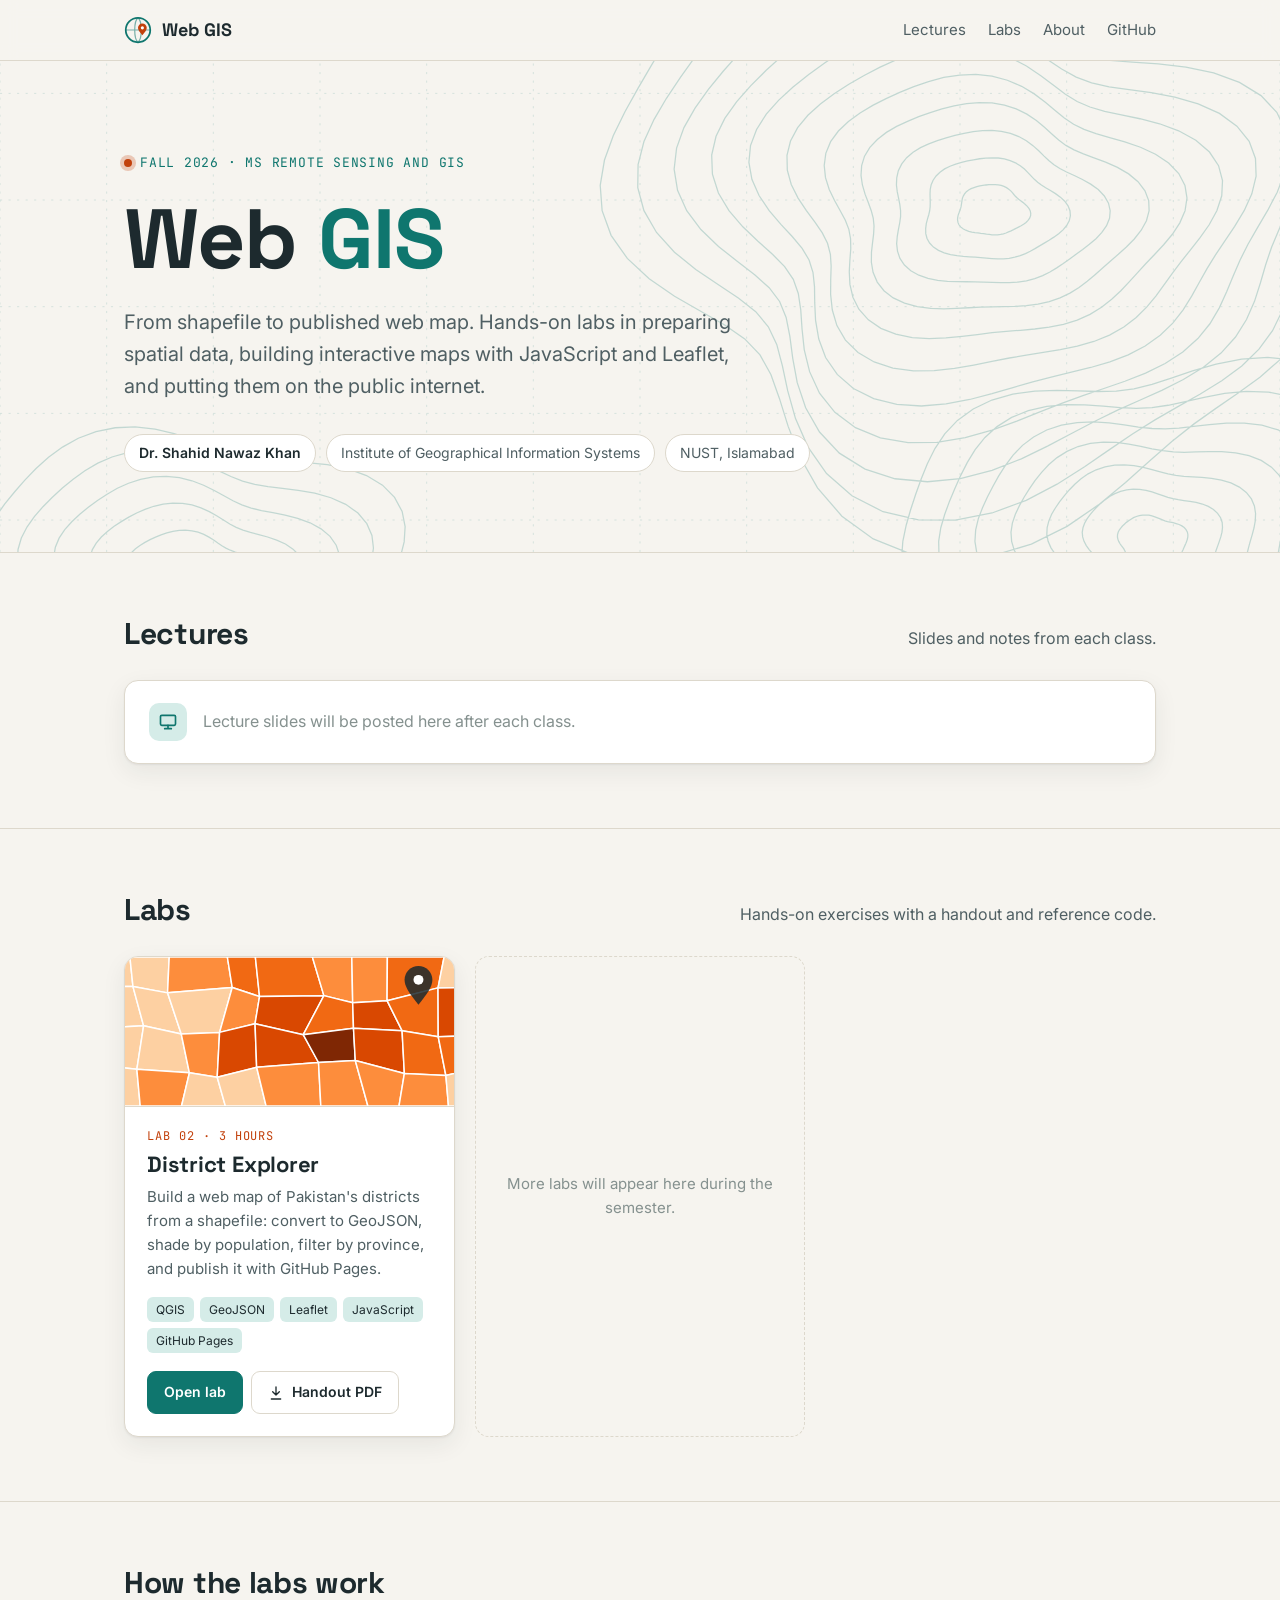
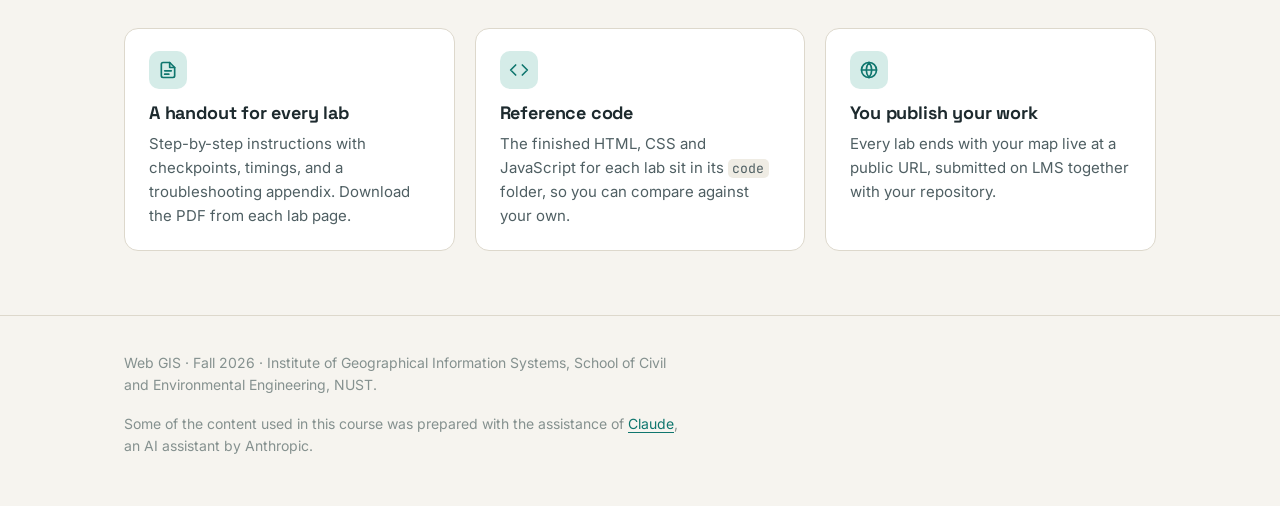
==== commit 18063054: "Add Lectures section and rename Laboratories to Labs Co-Authored-By: Claude Opus 5.5 <noreply@anthro" ====
--- a/index.html
+++ b/index.html
@@ -20,6 +20,7 @@
         Web GIS
       </a>
       <nav class="nav">
+        <a href="#lectures">Lectures</a>
         <a href="#labs">Labs</a>
         <a href="#about" class="hide-sm">About</a>
         <a href="https://github.com/shahidnawazkhan/Fall2026WebGIS">GitHub</a>
@@ -46,11 +47,29 @@
   </div>
 
   <main>
+    <section id="lectures">
+      <div class="wrap">
+        <div class="section-head">
+          <h2>Lectures</h2>
+          <p>Slides and notes from each class.</p>
+        </div>
+
+        <div class="lecture-list">
+          <div class="lecture-empty">
+            <div class="icon-dot">
+              <svg viewBox="0 0 24 24" fill="none" stroke="currentColor" stroke-width="2" stroke-linecap="round" stroke-linejoin="round" aria-hidden="true"><rect x="3" y="4" width="18" height="12" rx="1.5"/><path d="M8 20h8M12 16v4"/></svg>
+            </div>
+            <p>Lecture slides will be posted here after each class.</p>
+          </div>
+        </div>
+      </div>
+    </section>
+
     <section id="labs">
       <div class="wrap">
         <div class="section-head">
-          <h2>Laboratories</h2>
-          <p>New labs are added here as the course progresses.</p>
+          <h2>Labs</h2>
+          <p>Hands-on exercises with a handout and reference code.</p>
         </div>
 
         <div class="labs">
--- a/assets/site.css
+++ b/assets/site.css
@@ -449,3 +449,51 @@
   .labs { grid-template-columns: 1fr; }
   .lab-card.upcoming { min-height: 120px; }
 }
+
+/* ---- lectures ---- */
+
+.lecture-list {
+  background: var(--surface);
+  border: 1px solid var(--line);
+  border-radius: var(--radius);
+  box-shadow: var(--shadow);
+  overflow: hidden;
+}
+
+/* one row per lecture: number, title and date, download buttons */
+.lecture {
+  display: grid;
+  grid-template-columns: 64px minmax(0, 1fr) auto;
+  align-items: center;
+  gap: 16px;
+  padding: 18px 22px;
+  border-bottom: 1px solid var(--line);
+}
+
+.lecture:last-child { border-bottom: 0; }
+
+.lecture-num {
+  font-family: var(--font-mono);
+  font-size: 13px;
+  color: var(--warm);
+  letter-spacing: .06em;
+}
+
+.lecture h3 { font-size: 18px; margin: 0 0 2px; }
+.lecture p { margin: 0; color: var(--ink-faint); font-size: 14px; }
+.lecture .lab-links { margin: 0; }
+
+.lecture-empty {
+  display: flex;
+  align-items: center;
+  gap: 16px;
+  padding: 22px 24px;
+  color: var(--ink-faint);
+}
+
+.lecture-empty .icon-dot { margin: 0; flex: none; }
+.lecture-empty p { margin: 0; }
+
+@media (max-width: 560px) {
+  .lecture { grid-template-columns: 1fr; gap: 8px; }
+}
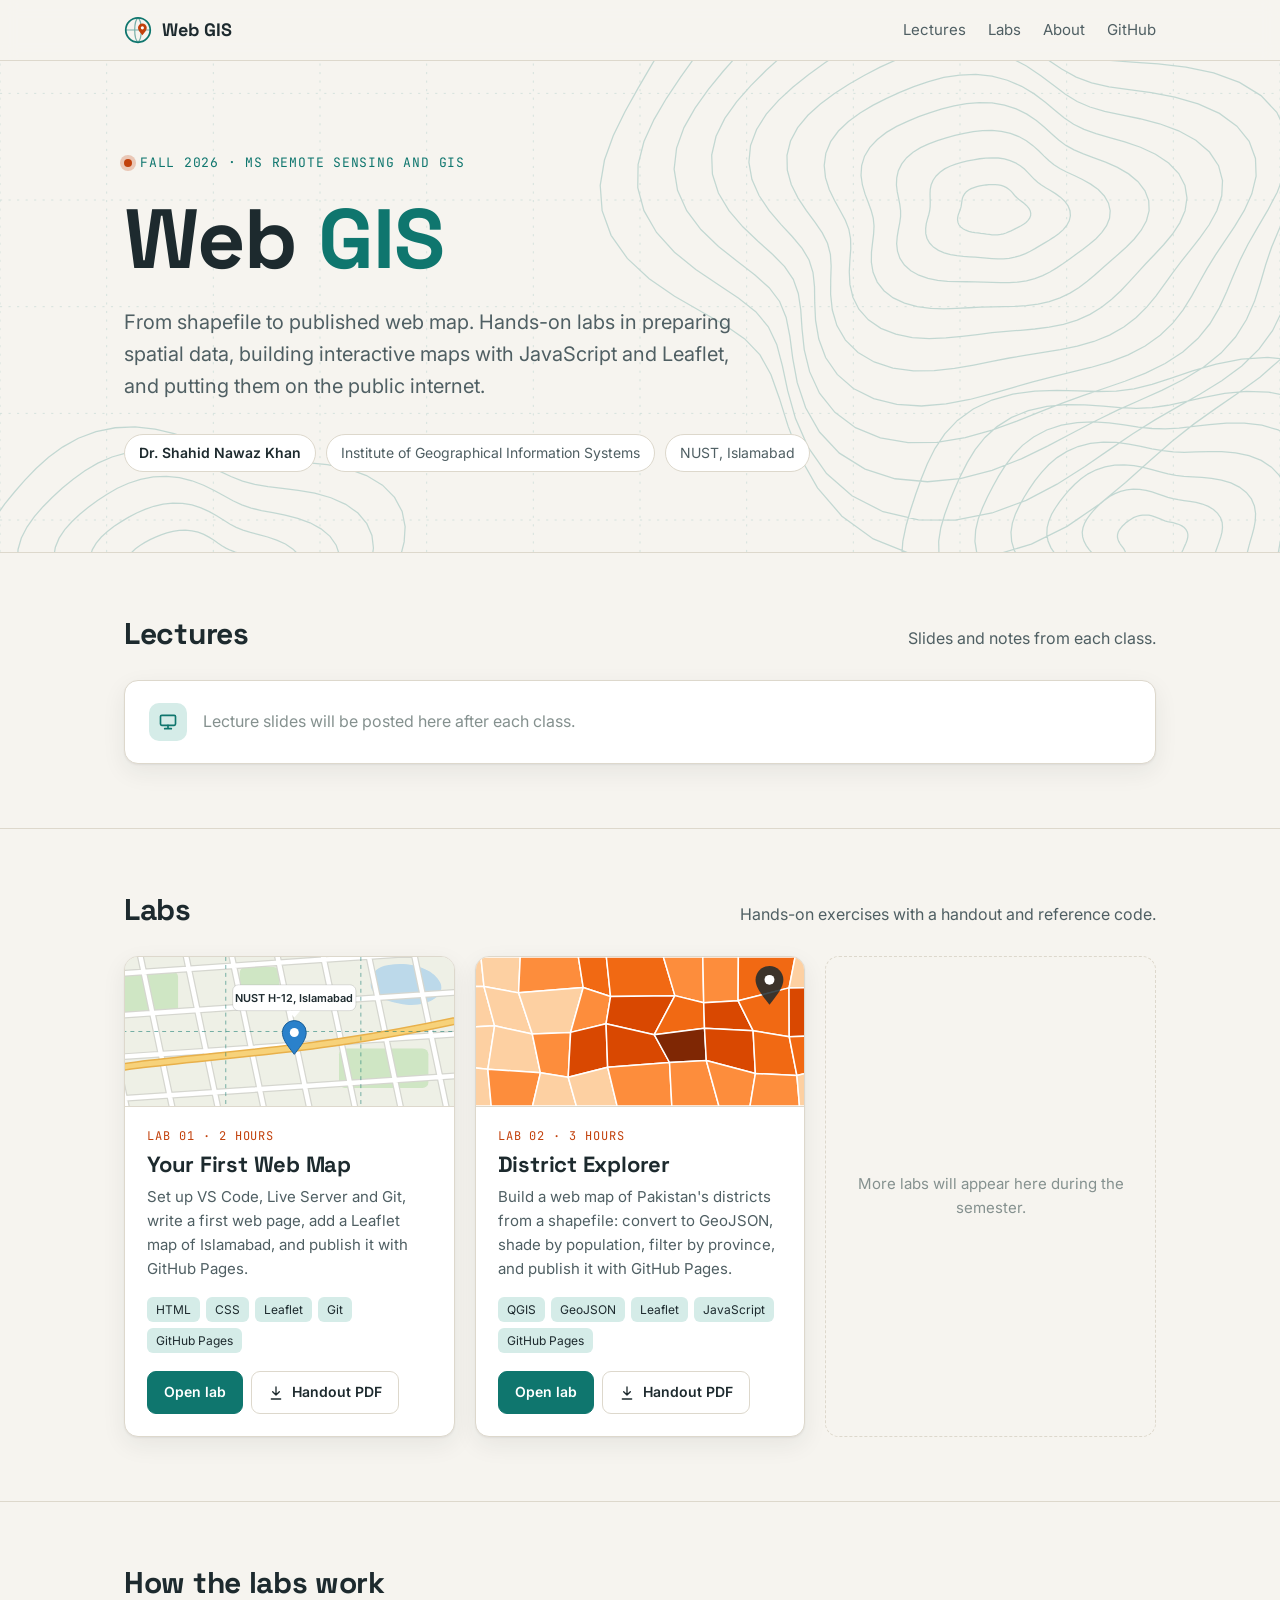
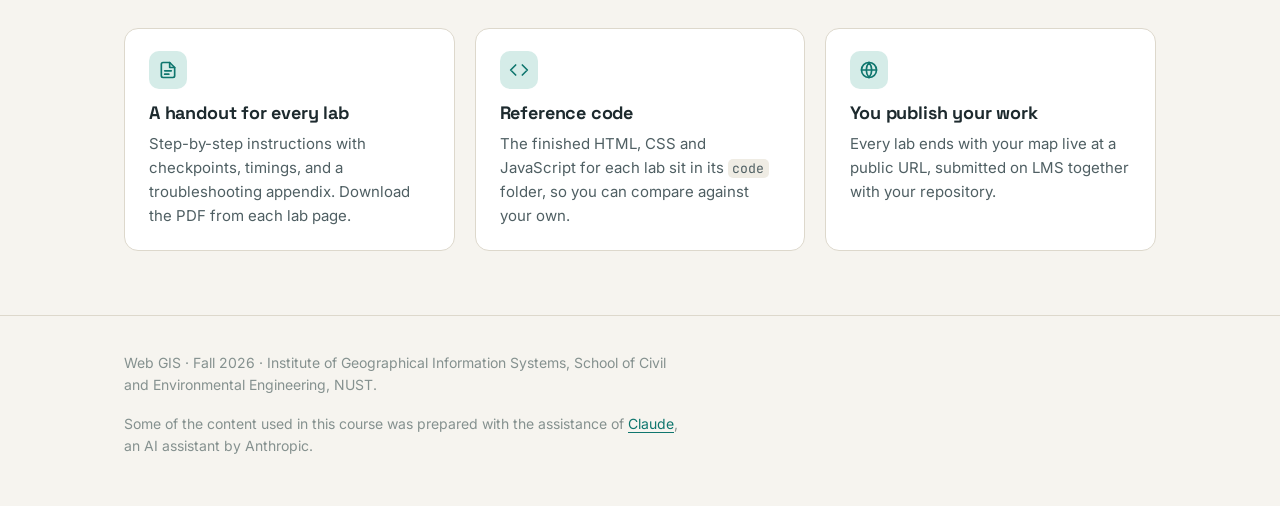
==== commit 6dcf70bf: "Link instructor name to shahidnawazkhan.github.io Co-Authored-By: Claude Opus 5.5 <noreply@anthropic" ====
--- a/index.html
+++ b/index.html
@@ -39,7 +39,7 @@
         and putting them on the public internet.
       </p>
       <div class="meta-row">
-        <span class="chip"><strong>Dr. Shahid Nawaz Khan</strong></span>
+        <a class="chip" href="https://shahidnawazkhan.github.io"><strong>Dr. Shahid Nawaz Khan</strong></a>
         <span class="chip">Institute of Geographical Information Systems</span>
         <span class="chip">NUST, Islamabad</span>
       </div>
@@ -73,6 +73,33 @@
         </div>
 
         <div class="labs">
+          <article class="lab-card">
+            <div class="lab-thumb"><svg viewBox="0 0 400 150" preserveAspectRatio="xMidYMid slice" aria-hidden="true"><rect width="400" height="150" fill="#eef0e6"/><rect x="18" y="14" width="70" height="44" rx="6" fill="#cfe6c4"/><rect x="250" y="92" width="90" height="40" rx="6" fill="#cfe6c4"/><rect x="150" y="10" width="40" height="26" rx="6" fill="#cfe6c4"/><path d="M300 8c22-4 46 4 52 18s-14 24-34 22-38-10-36-22 6-16 18-18z" fill="#bcd9ea"/><path d="M-92 -20L-52 170M-46 -20L-6 170M0 -20L40 170M46 -20L86 170M92 -20L132 170M138 -20L178 170M184 -20L224 170M230 -20L270 170M276 -20L316 170M322 -20L362 170M368 -20L408 170M414 -20L454 170M460 -20L500 170M506 -20L546 170M-20 -22L420 -52M-20 20L420 -10M-20 62L420 32M-20 104L420 74M-20 146L420 116M-20 188L420 158" stroke="#d5d6cf" stroke-width="7" fill="none"/><path d="M-92 -20L-52 170M-46 -20L-6 170M0 -20L40 170M46 -20L86 170M92 -20L132 170M138 -20L178 170M184 -20L224 170M230 -20L270 170M276 -20L316 170M322 -20L362 170M368 -20L408 170M414 -20L454 170M460 -20L500 170M506 -20L546 170M-20 -22L420 -52M-20 20L420 -10M-20 62L420 32M-20 104L420 74M-20 146L420 116M-20 188L420 158" stroke="#ffffff" stroke-width="4.5" fill="none"/><path d="M-20 120C90 96 210 104 420 52" stroke="#e8b04a" stroke-width="8" fill="none"/><path d="M-20 120C90 96 210 104 420 52" stroke="#f7d27a" stroke-width="5" fill="none"/><g stroke="#0f766e" stroke-width="1" stroke-dasharray="4 4" opacity=".55" fill="none"><path d="M136 0V150M272 0V150M0 75H400"/></g><g transform="translate(205 98)"><path d="M0 0c-8-10-12-16-12-22a12 12 0 0 1 24 0c0 6-4 12-12 22z" fill="#2a81cb" stroke="#1b5f99" stroke-width="1"/><circle cx="0" cy="-22" r="4.5" fill="#fff"/><g transform="translate(0 -44)"><rect x="-62" y="-26" width="124" height="26" rx="6" fill="#fff" stroke="#00000022"/><path d="M-6 0L0 7L6 0Z" fill="#fff"/><text x="0" y="-9" text-anchor="middle" font-family="Inter, system-ui, sans-serif" font-size="11" font-weight="600" fill="#1d2a2e">NUST H-12, Islamabad</text></g></g></svg></div>
+            <div class="lab-body">
+              <div class="lab-num">Lab 01 · 2 hours</div>
+              <h3><a href="Lab1/">Your First Web Map</a></h3>
+              <p>
+                Set up VS Code, Live Server and Git, write a first web page,
+                add a Leaflet map of Islamabad, and publish it with GitHub
+                Pages.
+              </p>
+              <div class="tags">
+                <span class="tag">HTML</span>
+                <span class="tag">CSS</span>
+                <span class="tag">Leaflet</span>
+                <span class="tag">Git</span>
+                <span class="tag">GitHub Pages</span>
+              </div>
+              <div class="lab-links">
+                <a class="btn primary" href="Lab1/">Open lab</a>
+                <a class="btn" href="Lab1/Lab1_Your_First_Web_Map.pdf">
+                  <svg viewBox="0 0 24 24" fill="none" stroke="currentColor" stroke-width="2" stroke-linecap="round" stroke-linejoin="round" aria-hidden="true"><path d="M12 3v12m0 0l-5-5m5 5l5-5M5 21h14"/></svg>
+                  Handout PDF
+                </a>
+              </div>
+            </div>
+          </article>
+
           <article class="lab-card">
             <div class="lab-thumb"><svg viewBox="0 0 400 150" preserveAspectRatio="xMidYMid slice" aria-hidden="true"><g stroke="#ffffff" stroke-width="1.5" stroke-linejoin="round"><path d="M0.0 0.0 L39.5 0.0 L42.6 29.8 L0.0 29.2Z" fill="#fdd0a2"/><path d="M39.5 0.0 L79.1 0.0 L77.4 36.1 L42.6 29.8Z" fill="#fdd0a2"/><path d="M79.1 0.0 L137.6 0.0 L142.5 30.7 L77.4 36.1Z" fill="#fd8d3c"/><path d="M137.6 0.0 L165.8 0.0 L170.0 39.8 L142.5 30.7Z" fill="#f16913"/><path d="M165.8 0.0 L223.2 0.0 L234.8 38.9 L170.0 39.8Z" fill="#f16913"/><path d="M223.2 0.0 L262.9 0.0 L263.8 46.1 L234.8 38.9Z" fill="#fd8d3c"/><path d="M262.9 0.0 L298.7 0.0 L298.4 44.0 L263.8 46.1Z" fill="#fd8d3c"/><path d="M298.7 0.0 L355.8 0.0 L349.7 31.1 L298.4 44.0Z" fill="#f16913"/><path d="M355.8 0.0 L400.0 0.0 L400.0 30.6 L349.7 31.1Z" fill="#fdd0a2"/><path d="M0.0 29.2 L42.6 29.8 L53.3 69.3 L0.0 71.6Z" fill="#fdd0a2"/><path d="M42.6 29.8 L77.4 36.1 L91.2 77.5 L53.3 69.3Z" fill="#fdd0a2"/><path d="M77.4 36.1 L142.5 30.7 L129.8 75.9 L91.2 77.5Z" fill="#fdd0a2"/><path d="M142.5 30.7 L170.0 39.8 L165.5 67.1 L129.8 75.9Z" fill="#fd8d3c"/><path d="M170.0 39.8 L234.8 38.9 L214.0 78.2 L165.5 67.1Z" fill="#d94801"/><path d="M234.8 38.9 L263.8 46.1 L264.6 71.7 L214.0 78.2Z" fill="#f16913"/><path d="M263.8 46.1 L298.4 44.0 L313.5 74.2 L264.6 71.7Z" fill="#d94801"/><path d="M298.4 44.0 L349.7 31.1 L349.9 80.3 L313.5 74.2Z" fill="#f16913"/><path d="M349.7 31.1 L400.0 30.6 L400.0 78.6 L349.9 80.3Z" fill="#d94801"/><path d="M0.0 71.6 L53.3 69.3 L46.5 113.0 L0.0 107.9Z" fill="#fdd0a2"/><path d="M53.3 69.3 L91.2 77.5 L99.4 116.6 L46.5 113.0Z" fill="#fdd0a2"/><path d="M91.2 77.5 L129.8 75.9 L127.4 121.1 L99.4 116.6Z" fill="#fd8d3c"/><path d="M129.8 75.9 L165.5 67.1 L167.1 111.0 L127.4 121.1Z" fill="#d94801"/><path d="M165.5 67.1 L214.0 78.2 L229.4 106.2 L167.1 111.0Z" fill="#d94801"/><path d="M214.0 78.2 L264.6 71.7 L266.4 104.2 L229.4 106.2Z" fill="#7f2704"/><path d="M264.6 71.7 L313.5 74.2 L315.8 117.3 L266.4 104.2Z" fill="#d94801"/><path d="M313.5 74.2 L349.9 80.3 L357.6 119.3 L315.8 117.3Z" fill="#f16913"/><path d="M349.9 80.3 L400.0 78.6 L400.0 109.1 L357.6 119.3Z" fill="#f16913"/><path d="M0.0 107.9 L46.5 113.0 L49.9 150.0 L0.0 150.0Z" fill="#fdd0a2"/><path d="M46.5 113.0 L99.4 116.6 L91.5 150.0 L49.9 150.0Z" fill="#fd8d3c"/><path d="M99.4 116.6 L127.4 121.1 L135.6 150.0 L91.5 150.0Z" fill="#fdd0a2"/><path d="M127.4 121.1 L167.1 111.0 L176.6 150.0 L135.6 150.0Z" fill="#fdd0a2"/><path d="M167.1 111.0 L229.4 106.2 L231.7 150.0 L176.6 150.0Z" fill="#fd8d3c"/><path d="M229.4 106.2 L266.4 104.2 L279.1 150.0 L231.7 150.0Z" fill="#fd8d3c"/><path d="M266.4 104.2 L315.8 117.3 L310.4 150.0 L279.1 150.0Z" fill="#fd8d3c"/><path d="M315.8 117.3 L357.6 119.3 L360.2 150.0 L310.4 150.0Z" fill="#fd8d3c"/><path d="M357.6 119.3 L400.0 109.1 L400.0 150.0 L360.2 150.0Z" fill="#fdd0a2"/></g><g transform="translate(330 22)"><path d="M0 26c-9-11-14-18-14-25a14 14 0 0 1 28 0c0 7-5 14-14 25z" fill="#1d2a2e" opacity=".85"/><circle cx="0" cy="1" r="5" fill="#fff"/></g></svg></div>
             <div class="lab-body">
--- a/assets/site.css
+++ b/assets/site.css
@@ -192,6 +192,10 @@
 
 .chip strong { color: var(--ink); font-weight: 600; }
 
+a.chip { text-decoration: none; }
+a.chip:hover { border-color: var(--accent); }
+a.chip:hover strong { color: var(--accent); }
+
 /* ---- sections ---- */
 
 section { padding: 64px 0; }
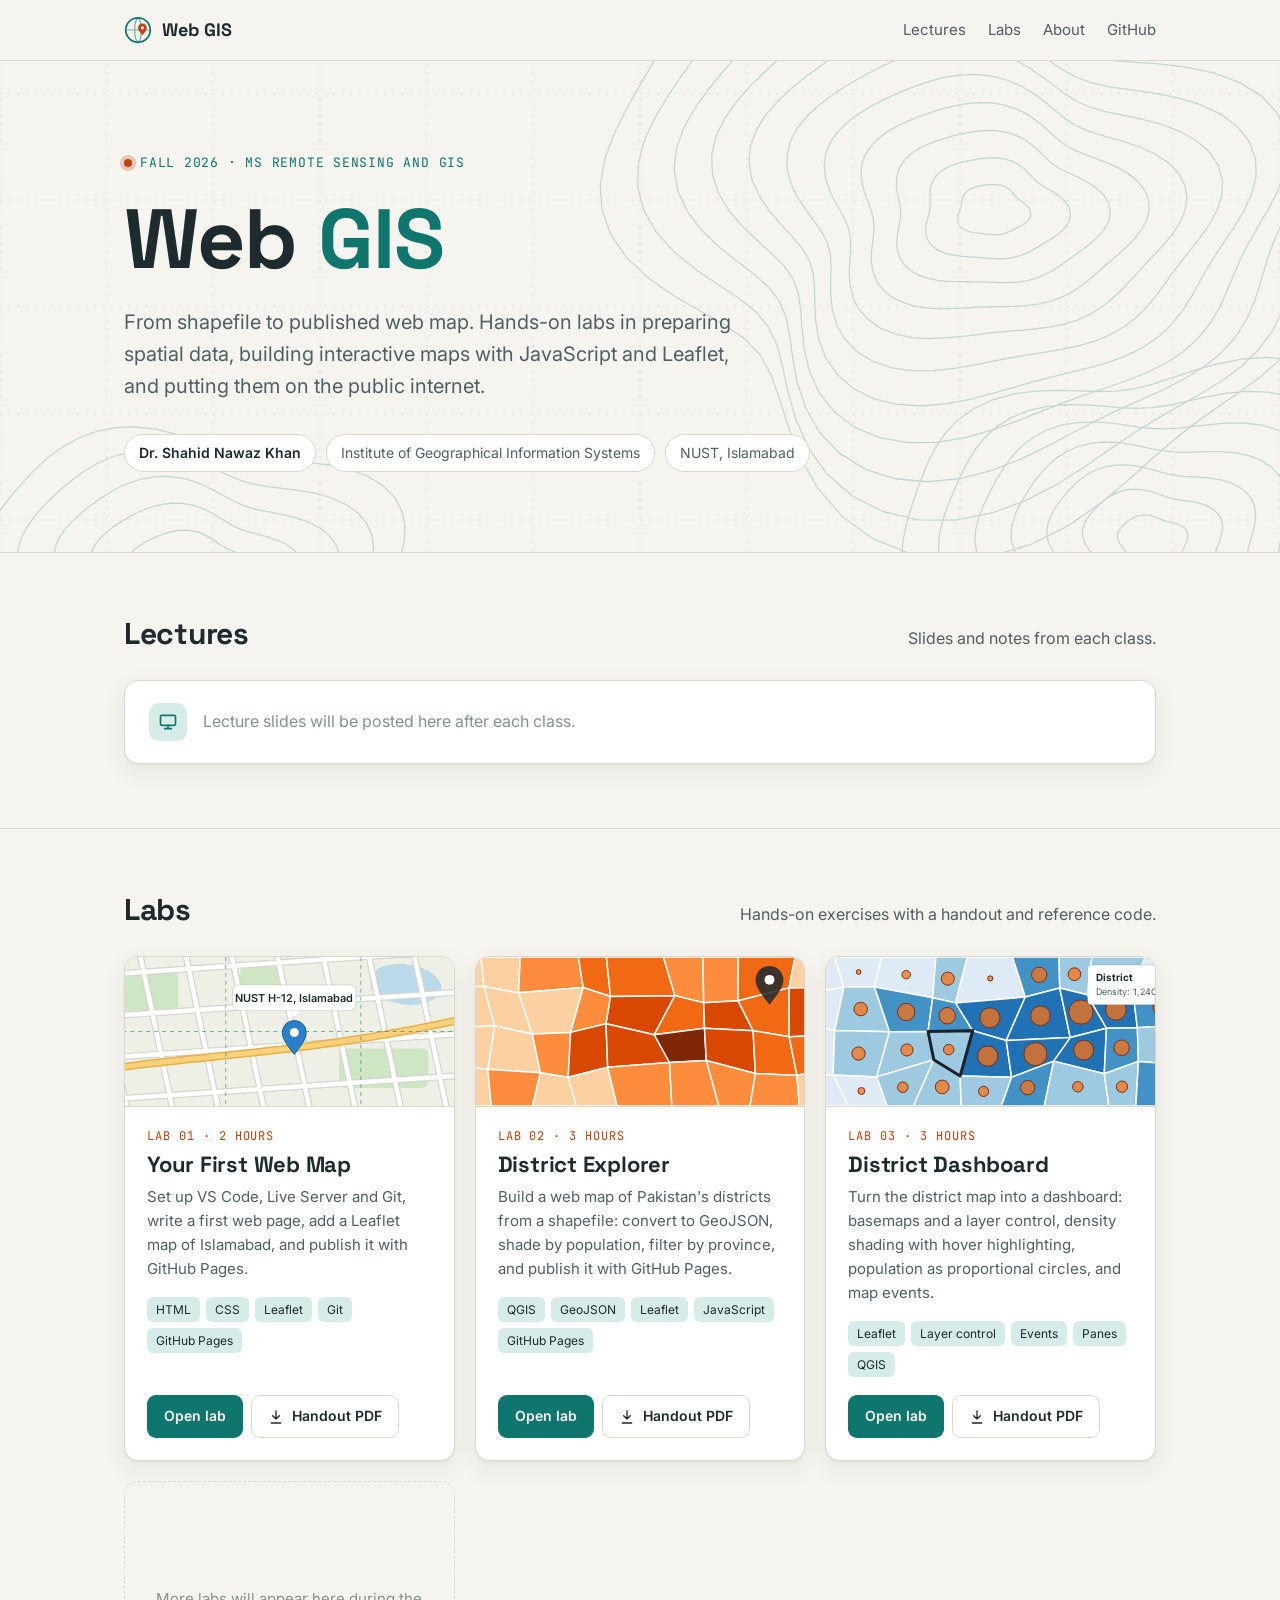
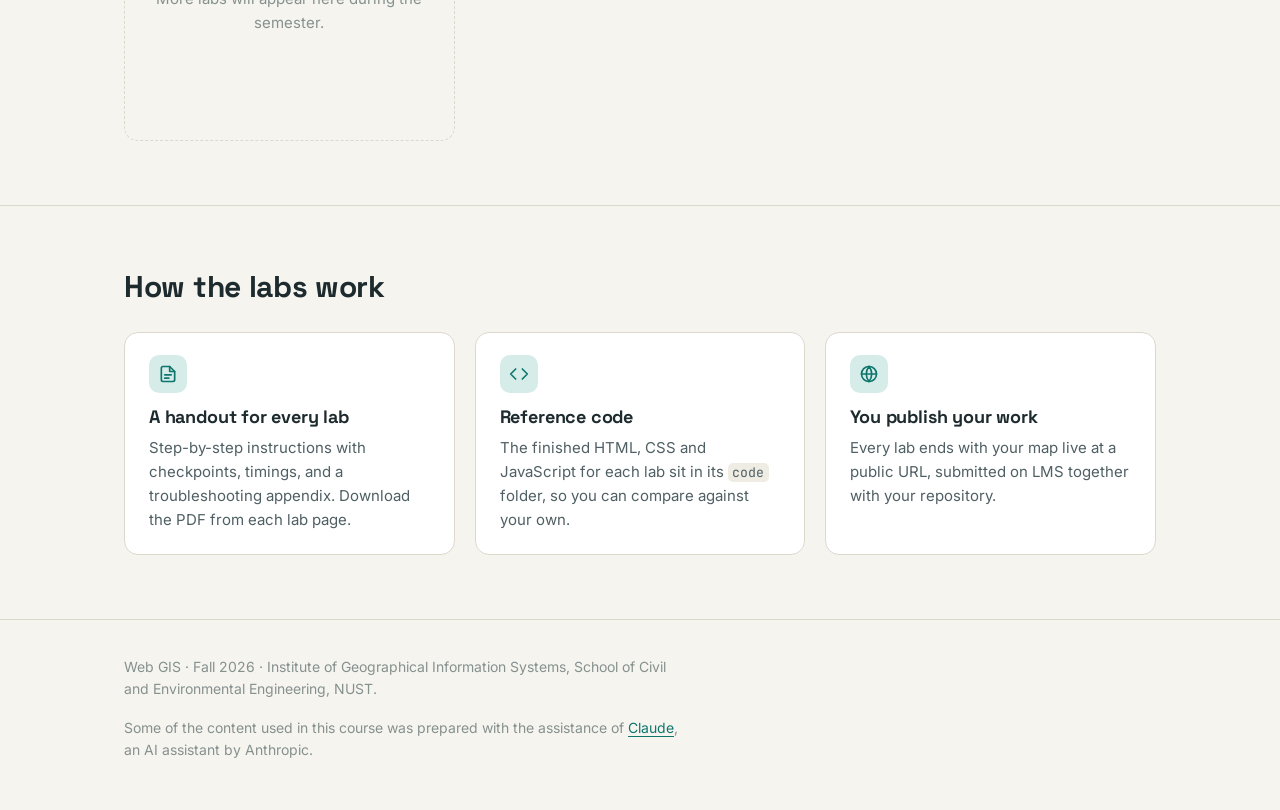
==== commit 2a3b6035: "Add Lab 3: District Dashboard Handout (LaTeX and PDF) based on the Leaflet lecture, reference code w" ====
--- a/index.html
+++ b/index.html
@@ -127,6 +127,33 @@
             </div>
           </article>
 
+          <article class="lab-card">
+            <div class="lab-thumb"><svg viewBox="0 0 400 150" preserveAspectRatio="xMidYMid slice" aria-hidden="true"><g stroke="#ffffff" stroke-width="1.5" stroke-linejoin="round"><path d="M0.0 0.0 L43.1 0.0 L52.6 30.2 L0.0 39.8Z" fill="#deebf7"/><path d="M43.1 0.0 L90.6 0.0 L83.4 30.1 L52.6 30.2Z" fill="#deebf7"/><path d="M90.6 0.0 L145.2 0.0 L142.0 41.0 L83.4 30.1Z" fill="#deebf7"/><path d="M145.2 0.0 L176.8 0.0 L165.0 46.2 L142.0 41.0Z" fill="#9ecae1"/><path d="M176.8 0.0 L222.4 0.0 L235.2 40.3 L165.0 46.2Z" fill="#deebf7"/><path d="M222.4 0.0 L269.1 0.0 L269.9 31.3 L235.2 40.3Z" fill="#4292c6"/><path d="M269.1 0.0 L302.3 0.0 L297.5 38.0 L269.9 31.3Z" fill="#9ecae1"/><path d="M302.3 0.0 L355.9 0.0 L343.2 31.9 L297.5 38.0Z" fill="#9ecae1"/><path d="M355.9 0.0 L400.0 0.0 L400.0 32.9 L343.2 31.9Z" fill="#deebf7"/><path d="M0.0 39.8 L52.6 30.2 L43.4 73.9 L0.0 66.5Z" fill="#deebf7"/><path d="M52.6 30.2 L83.4 30.1 L98.5 75.3 L43.4 73.9Z" fill="#9ecae1"/><path d="M83.4 30.1 L142.0 41.0 L137.3 75.0 L98.5 75.3Z" fill="#4292c6"/><path d="M142.0 41.0 L165.0 46.2 L182.3 74.2 L137.3 75.0Z" fill="#4292c6"/><path d="M165.0 46.2 L235.2 40.3 L216.0 84.0 L182.3 74.2Z" fill="#2171b5"/><path d="M235.2 40.3 L269.9 31.3 L280.5 81.1 L216.0 84.0Z" fill="#2171b5"/><path d="M269.9 31.3 L297.5 38.0 L316.9 71.7 L280.5 81.1Z" fill="#2171b5"/><path d="M297.5 38.0 L343.2 31.9 L348.0 71.2 L316.9 71.7Z" fill="#2171b5"/><path d="M343.2 31.9 L400.0 32.9 L400.0 67.3 L348.0 71.2Z" fill="#4292c6"/><path d="M0.0 66.5 L43.4 73.9 L41.7 118.7 L0.0 117.3Z" fill="#deebf7"/><path d="M43.4 73.9 L98.5 75.3 L85.7 120.7 L41.7 118.7Z" fill="#9ecae1"/><path d="M98.5 75.3 L137.3 75.0 L143.1 103.5 L85.7 120.7Z" fill="#9ecae1"/><path d="M137.3 75.0 L182.3 74.2 L169.6 119.9 L143.1 103.5Z" fill="#9ecae1"/><path d="M182.3 74.2 L216.0 84.0 L221.4 121.1 L169.6 119.9Z" fill="#2171b5"/><path d="M216.0 84.0 L280.5 81.1 L263.8 104.8 L221.4 121.1Z" fill="#2171b5"/><path d="M280.5 81.1 L316.9 71.7 L314.7 117.5 L263.8 104.8Z" fill="#2171b5"/><path d="M316.9 71.7 L348.0 71.2 L349.1 105.1 L314.7 117.5Z" fill="#4292c6"/><path d="M348.0 71.2 L400.0 67.3 L400.0 109.5 L349.1 105.1Z" fill="#9ecae1"/><path d="M0.0 117.3 L41.7 118.7 L57.4 150.0 L0.0 150.0Z" fill="#deebf7"/><path d="M41.7 118.7 L85.7 120.7 L96.1 150.0 L57.4 150.0Z" fill="#deebf7"/><path d="M85.7 120.7 L143.1 103.5 L122.6 150.0 L96.1 150.0Z" fill="#9ecae1"/><path d="M143.1 103.5 L169.6 119.9 L170.7 150.0 L122.6 150.0Z" fill="#9ecae1"/><path d="M169.6 119.9 L221.4 121.1 L211.1 150.0 L170.7 150.0Z" fill="#9ecae1"/><path d="M221.4 121.1 L263.8 104.8 L254.3 150.0 L211.1 150.0Z" fill="#4292c6"/><path d="M263.8 104.8 L314.7 117.5 L319.4 150.0 L254.3 150.0Z" fill="#9ecae1"/><path d="M314.7 117.5 L349.1 105.1 L346.5 150.0 L319.4 150.0Z" fill="#9ecae1"/><path d="M349.1 105.1 L400.0 109.5 L400.0 150.0 L346.5 150.0Z" fill="#4292c6"/></g><path d="M137.3 75.0 L182.3 74.2 L169.6 119.9 L143.1 103.5Z" fill="none" stroke="#1a202c" stroke-width="3" stroke-linejoin="round"/><g fill="#f97316" fill-opacity=".75" stroke="#7c2d12" stroke-width="1"><circle cx="23.9" cy="17.5" r="2.5"/><circle cx="67.4" cy="15.1" r="2.4"/><circle cx="115.3" cy="17.8" r="4.3"/><circle cx="157.2" cy="21.8" r="6.6"/><circle cx="199.9" cy="21.6" r="2.6"/><circle cx="249.2" cy="17.9" r="7.7"/><circle cx="284.7" cy="17.3" r="6.4"/><circle cx="324.7" cy="17.5" r="7.0"/><circle cx="374.8" cy="16.2" r="2.5"/><circle cx="24.0" cy="52.6" r="4.4"/><circle cx="69.5" cy="52.4" r="6.8"/><circle cx="115.3" cy="55.4" r="8.7"/><circle cx="156.6" cy="59.1" r="8.3"/><circle cx="199.6" cy="61.2" r="10.1"/><circle cx="250.4" cy="59.2" r="9.9"/><circle cx="291.2" cy="55.5" r="12.2"/><circle cx="326.4" cy="53.2" r="10.4"/><circle cx="372.8" cy="50.8" r="9.0"/><circle cx="21.3" cy="94.1" r="2.6"/><circle cx="67.3" cy="97.2" r="6.7"/><circle cx="116.1" cy="93.6" r="6.1"/><circle cx="158.1" cy="93.2" r="5.3"/><circle cx="197.3" cy="99.8" r="10.2"/><circle cx="245.4" cy="97.8" r="11.6"/><circle cx="294.0" cy="93.8" r="10.0"/><circle cx="332.2" cy="91.4" r="7.8"/><circle cx="374.3" cy="88.3" r="6.0"/><circle cx="24.8" cy="134.0" r="4.1"/><circle cx="70.2" cy="134.9" r="3.5"/><circle cx="111.9" cy="131.1" r="5.3"/><circle cx="151.5" cy="130.8" r="6.9"/><circle cx="193.2" cy="135.3" r="5.1"/><circle cx="237.6" cy="131.5" r="7.2"/><circle cx="288.1" cy="130.6" r="5.3"/><circle cx="332.5" cy="130.6" r="5.7"/><circle cx="373.9" cy="128.6" r="7.4"/></g><g transform="translate(298 8)"><rect width="94" height="40" rx="4" fill="#fff" stroke="#00000022"/><text x="8" y="16" font-family="Inter, system-ui, sans-serif" font-size="10" font-weight="700" fill="#1d2a2e">District</text><text x="8" y="30" font-family="Inter, system-ui, sans-serif" font-size="9" fill="#4f5f63">Density: 1,240/km²</text></g></svg></div>
+            <div class="lab-body">
+              <div class="lab-num">Lab 03 · 3 hours</div>
+              <h3><a href="Lab3/">District Dashboard</a></h3>
+              <p>
+                Turn the district map into a dashboard: basemaps and a layer
+                control, density shading with hover highlighting, population
+                as proportional circles, and map events.
+              </p>
+              <div class="tags">
+                <span class="tag">Leaflet</span>
+                <span class="tag">Layer control</span>
+                <span class="tag">Events</span>
+                <span class="tag">Panes</span>
+                <span class="tag">QGIS</span>
+              </div>
+              <div class="lab-links">
+                <a class="btn primary" href="Lab3/">Open lab</a>
+                <a class="btn" href="Lab3/Lab3_District_Dashboard.pdf">
+                  <svg viewBox="0 0 24 24" fill="none" stroke="currentColor" stroke-width="2" stroke-linecap="round" stroke-linejoin="round" aria-hidden="true"><path d="M12 3v12m0 0l-5-5m5 5l5-5M5 21h14"/></svg>
+                  Handout PDF
+                </a>
+              </div>
+            </div>
+          </article>
+
           <div class="lab-card upcoming">
             <p>More labs will appear here during the semester.</p>
           </div>
--- a/assets/site.css
+++ b/assets/site.css
@@ -501,3 +501,17 @@
 @media (max-width: 560px) {
   .lecture { grid-template-columns: 1fr; gap: 8px; }
 }
+
+/* ---- comments (giscus) ---- */
+
+.discussion {
+  background: var(--surface);
+  border: 1px solid var(--line);
+  border-radius: var(--radius);
+  padding: 20px 24px;
+  min-height: 120px;
+}
+
+@media (max-width: 560px) {
+  .discussion { padding: 14px; }
+}
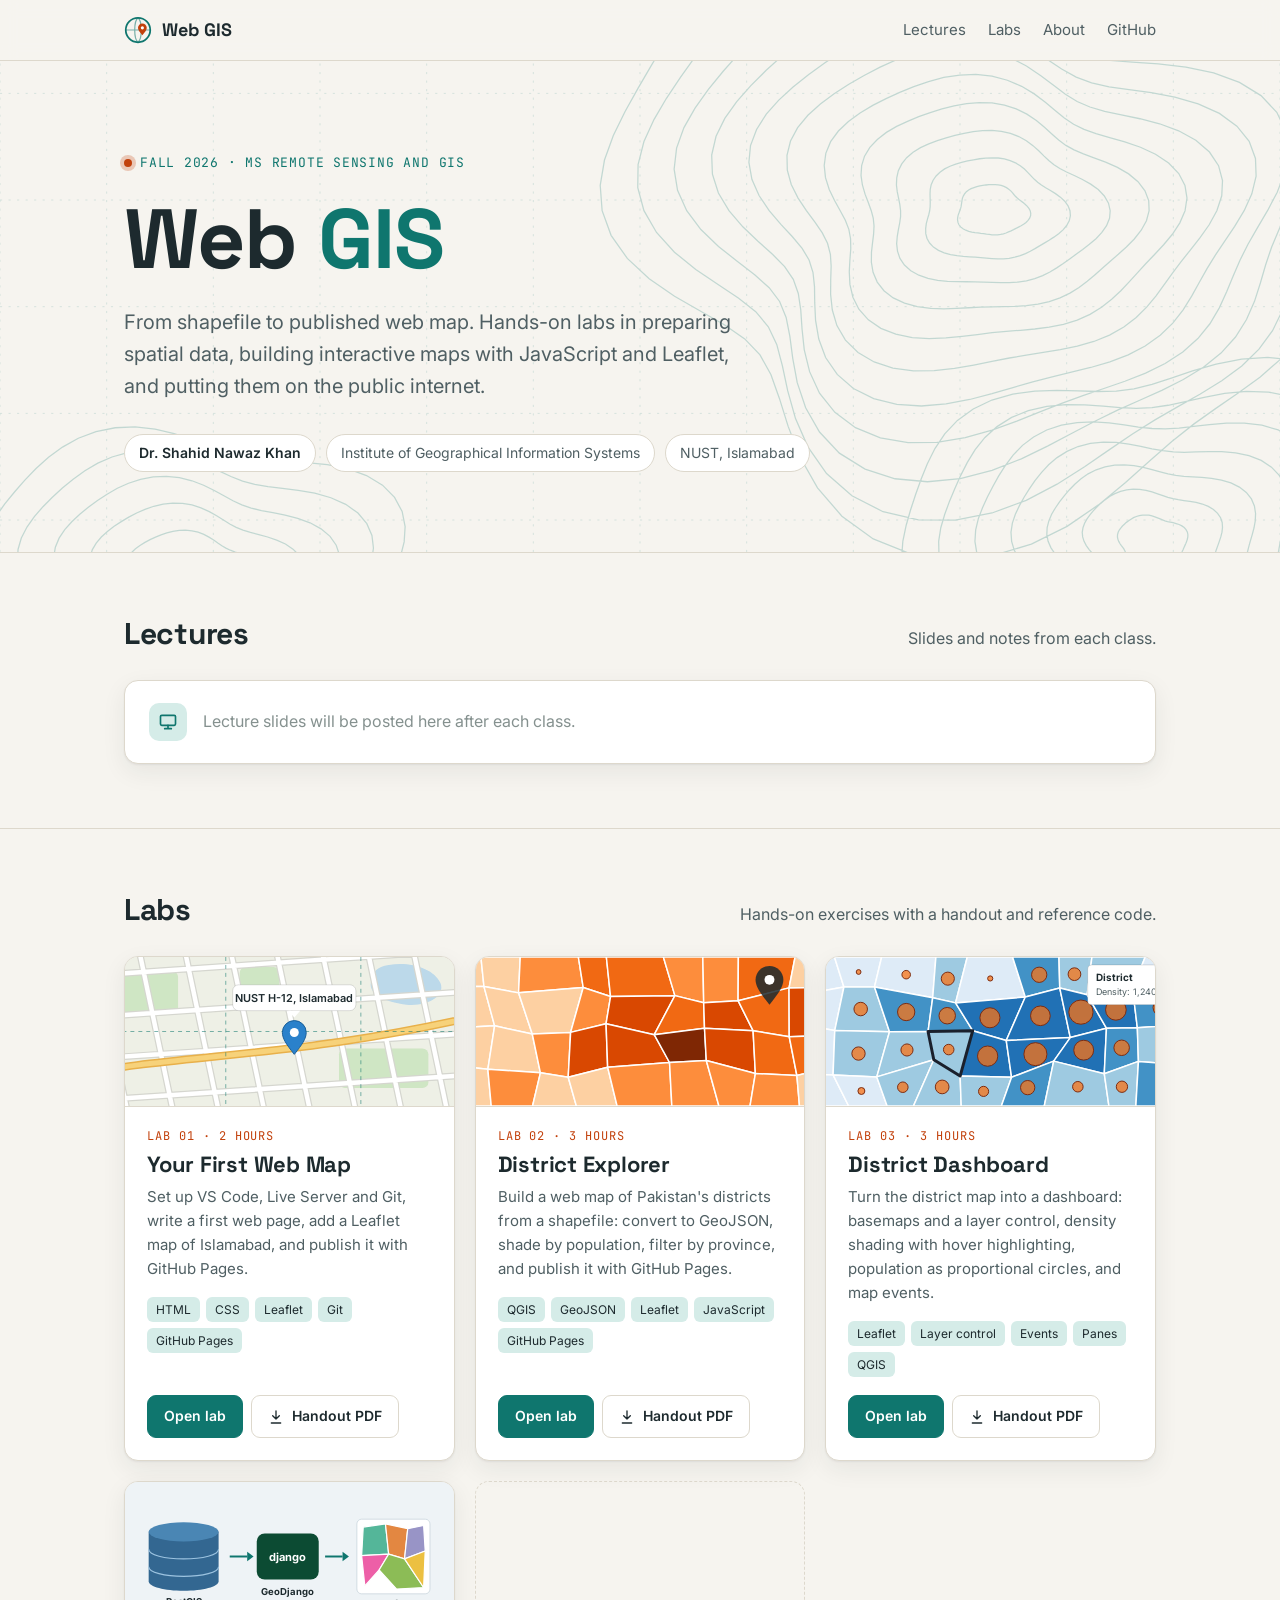
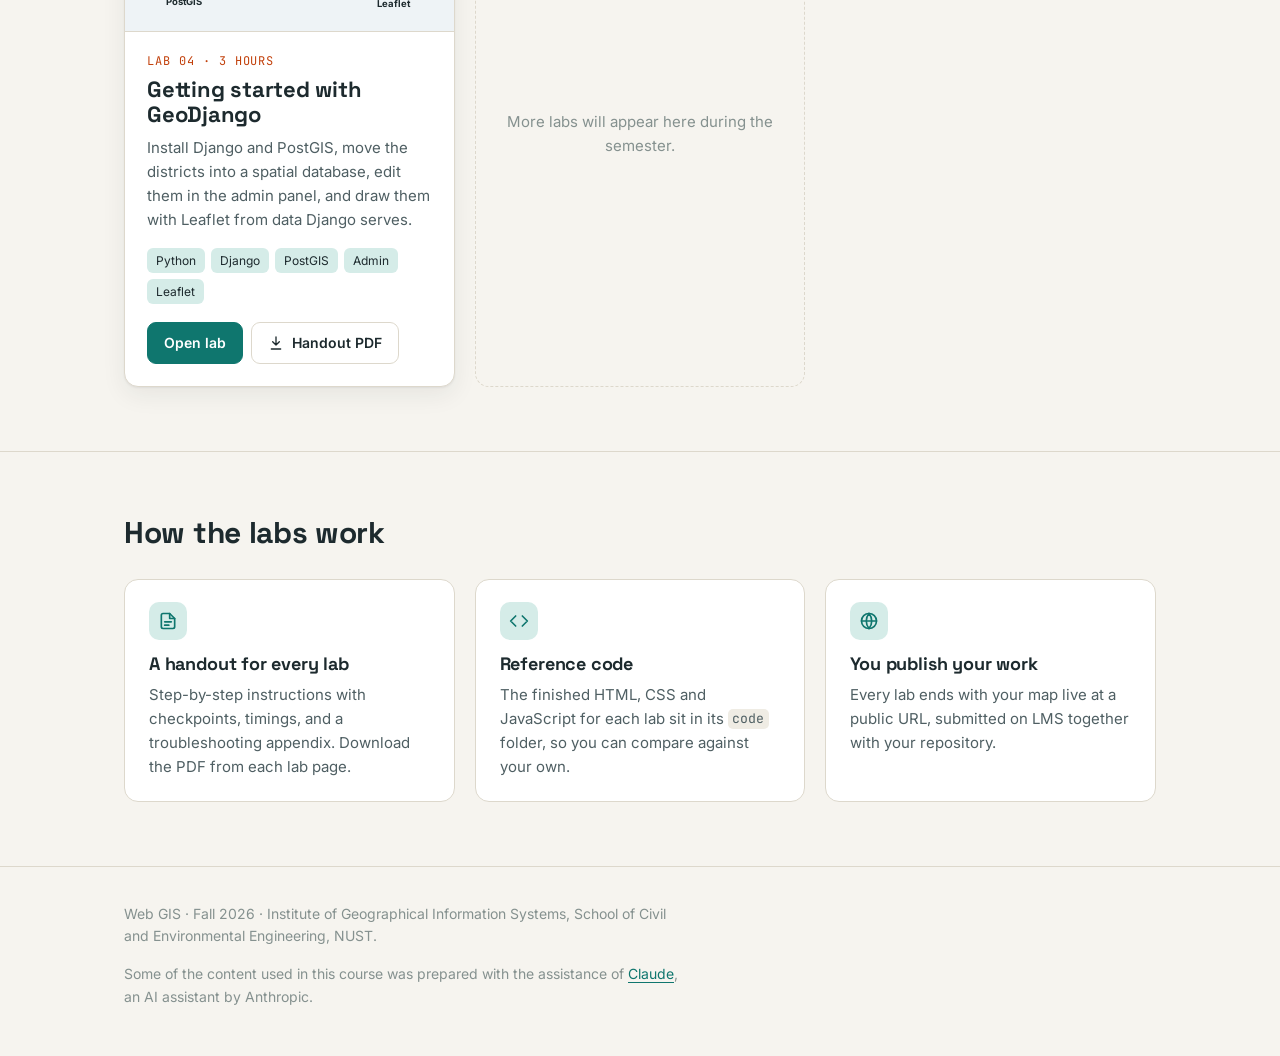
==== commit df186f2f: "Add Lab 4: Getting started with GeoDjango Handout (LaTeX and PDF) covering Django installation, swit" ====
--- a/index.html
+++ b/index.html
@@ -154,6 +154,33 @@
             </div>
           </article>
 
+          <article class="lab-card">
+            <div class="lab-thumb"><svg viewBox="0 0 400 150" preserveAspectRatio="xMidYMid slice" aria-hidden="true"><rect width="400" height="150" fill="#eef3f6"/><g transform="translate(200 75) scale(.8) translate(-207 -75)"><g transform="translate(30 32)"><path d="M0 12v62c0 7 20 12 44 12s44-5 44-12V12" fill="#336791"/><ellipse cx="44" cy="12" rx="44" ry="12" fill="#4a86b4"/><path d="M0 34c0 7 20 12 44 12s44-5 44-12M0 56c0 7 20 12 44 12s44-5 44-12" fill="none" stroke="#9cc3e0" stroke-width="1.5"/><text x="44" y="104" text-anchor="middle" font-family="Inter, system-ui, sans-serif" font-size="12" font-weight="700" fill="#1d2a2e">PostGIS</text></g><path d="M132 75h22" stroke="#0f766e" stroke-width="2.5"/><path d="M154 69l8 6-8 6z" fill="#0f766e"/><path d="M252 75h22" stroke="#0f766e" stroke-width="2.5"/><path d="M274 69l8 6-8 6z" fill="#0f766e"/><g transform="translate(166 46)"><rect width="78" height="58" rx="10" fill="#0c4b33"/><text x="39" y="35" text-anchor="middle" font-family="Inter, system-ui, sans-serif" font-size="14" font-weight="700" fill="#ffffff">django</text><text x="39" y="78" text-anchor="middle" font-family="Inter, system-ui, sans-serif" font-size="12" font-weight="700" fill="#1d2a2e">GeoDjango</text></g><g transform="translate(292 28)"><rect width="92" height="94" rx="6" fill="#ffffff" stroke="#c9d6dd"/><path d="M8 10 L36 6 L40 44 L6 46Z" fill="#1b9e77" fill-opacity=".75" stroke="#fff" stroke-width="1.5" stroke-linejoin="round"/><path d="M36 6 L64 12 L60 50 L40 44Z" fill="#d95f02" fill-opacity=".75" stroke="#fff" stroke-width="1.5" stroke-linejoin="round"/><path d="M64 12 L84 8 L86 40 L60 50Z" fill="#7570b3" fill-opacity=".75" stroke="#fff" stroke-width="1.5" stroke-linejoin="round"/><path d="M6 46 L40 44 L28 64 L10 84Z" fill="#e7298a" fill-opacity=".75" stroke="#fff" stroke-width="1.5" stroke-linejoin="round"/><path d="M40 44 L60 50 L84 86 L50 88 L28 64Z" fill="#66a61e" fill-opacity=".75" stroke="#fff" stroke-width="1.5" stroke-linejoin="round"/><path d="M60 50 L86 40 L84 86Z" fill="#e6ab02" fill-opacity=".75" stroke="#fff" stroke-width="1.5" stroke-linejoin="round"/><text x="46" y="110" text-anchor="middle" font-family="Inter, system-ui, sans-serif" font-size="12" font-weight="700" fill="#1d2a2e">Leaflet</text></g></g></svg></div>
+            <div class="lab-body">
+              <div class="lab-num">Lab 04 · 3 hours</div>
+              <h3><a href="Lab4/">Getting started with GeoDjango</a></h3>
+              <p>
+                Install Django and PostGIS, move the districts into a spatial
+                database, edit them in the admin panel, and draw them with
+                Leaflet from data Django serves.
+              </p>
+              <div class="tags">
+                <span class="tag">Python</span>
+                <span class="tag">Django</span>
+                <span class="tag">PostGIS</span>
+                <span class="tag">Admin</span>
+                <span class="tag">Leaflet</span>
+              </div>
+              <div class="lab-links">
+                <a class="btn primary" href="Lab4/">Open lab</a>
+                <a class="btn" href="Lab4/Lab4_GeoDjango_Getting_Started.pdf">
+                  <svg viewBox="0 0 24 24" fill="none" stroke="currentColor" stroke-width="2" stroke-linecap="round" stroke-linejoin="round" aria-hidden="true"><path d="M12 3v12m0 0l-5-5m5 5l5-5M5 21h14"/></svg>
+                  Handout PDF
+                </a>
+              </div>
+            </div>
+          </article>
+
           <div class="lab-card upcoming">
             <p>More labs will appear here during the semester.</p>
           </div>
--- a/assets/site.css
+++ b/assets/site.css
@@ -515,3 +515,62 @@
 @media (max-width: 560px) {
   .discussion { padding: 14px; }
 }
+
+/* ---- lab page: a three-step flow, and a screenshot gallery ---- */
+
+.flow {
+  display: flex;
+  align-items: center;
+  gap: 10px;
+  margin: 18px 0 20px;
+  flex-wrap: wrap;
+}
+
+.flow div {
+  flex: 1 1 140px;
+  background: var(--surface);
+  border: 1px solid var(--line);
+  border-radius: 10px;
+  padding: 10px 14px;
+  text-align: center;
+}
+
+.flow strong { display: block; font-family: var(--font-head); color: var(--ink); }
+.flow span { font-size: 13px; color: var(--ink-faint); }
+.flow i { font-style: normal; color: var(--accent); font-size: 20px; }
+
+.shots {
+  display: grid;
+  grid-template-columns: repeat(2, minmax(0, 1fr));
+  gap: 20px;
+}
+
+.shots figure {
+  margin: 0;
+  background: var(--surface);
+  border: 1px solid var(--line);
+  border-radius: var(--radius);
+  overflow: hidden;
+  box-shadow: var(--shadow);
+}
+
+.shots figure.wide { grid-column: 1 / -1; }
+
+.shots img {
+  display: block;
+  width: 100%;
+  height: auto;
+  border-bottom: 1px solid var(--line);
+}
+
+.shots figcaption {
+  padding: 12px 16px 14px;
+  font-size: 14px;
+  color: var(--ink-soft);
+}
+
+@media (max-width: 720px) {
+  .shots { grid-template-columns: 1fr; }
+  .flow i { transform: rotate(90deg); margin: 0 auto; }
+  .flow div { flex-basis: 100%; }
+}
